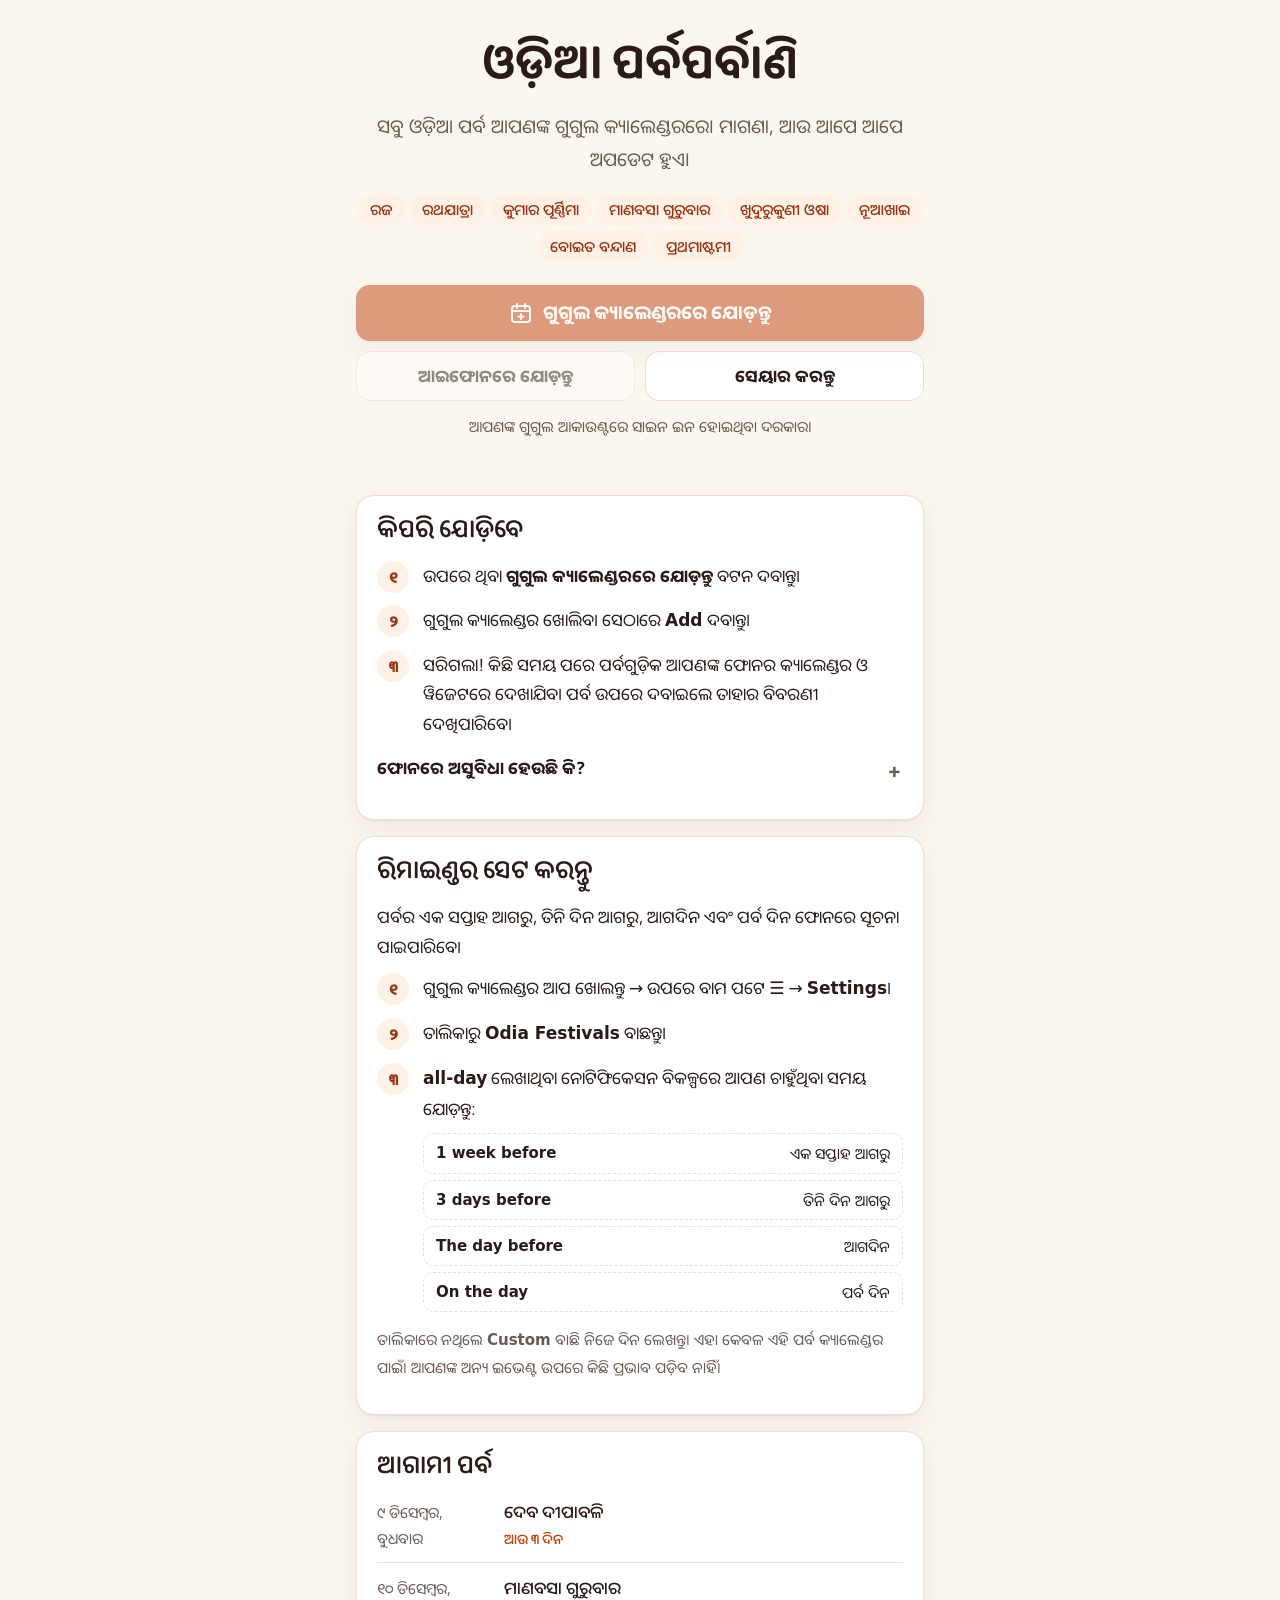
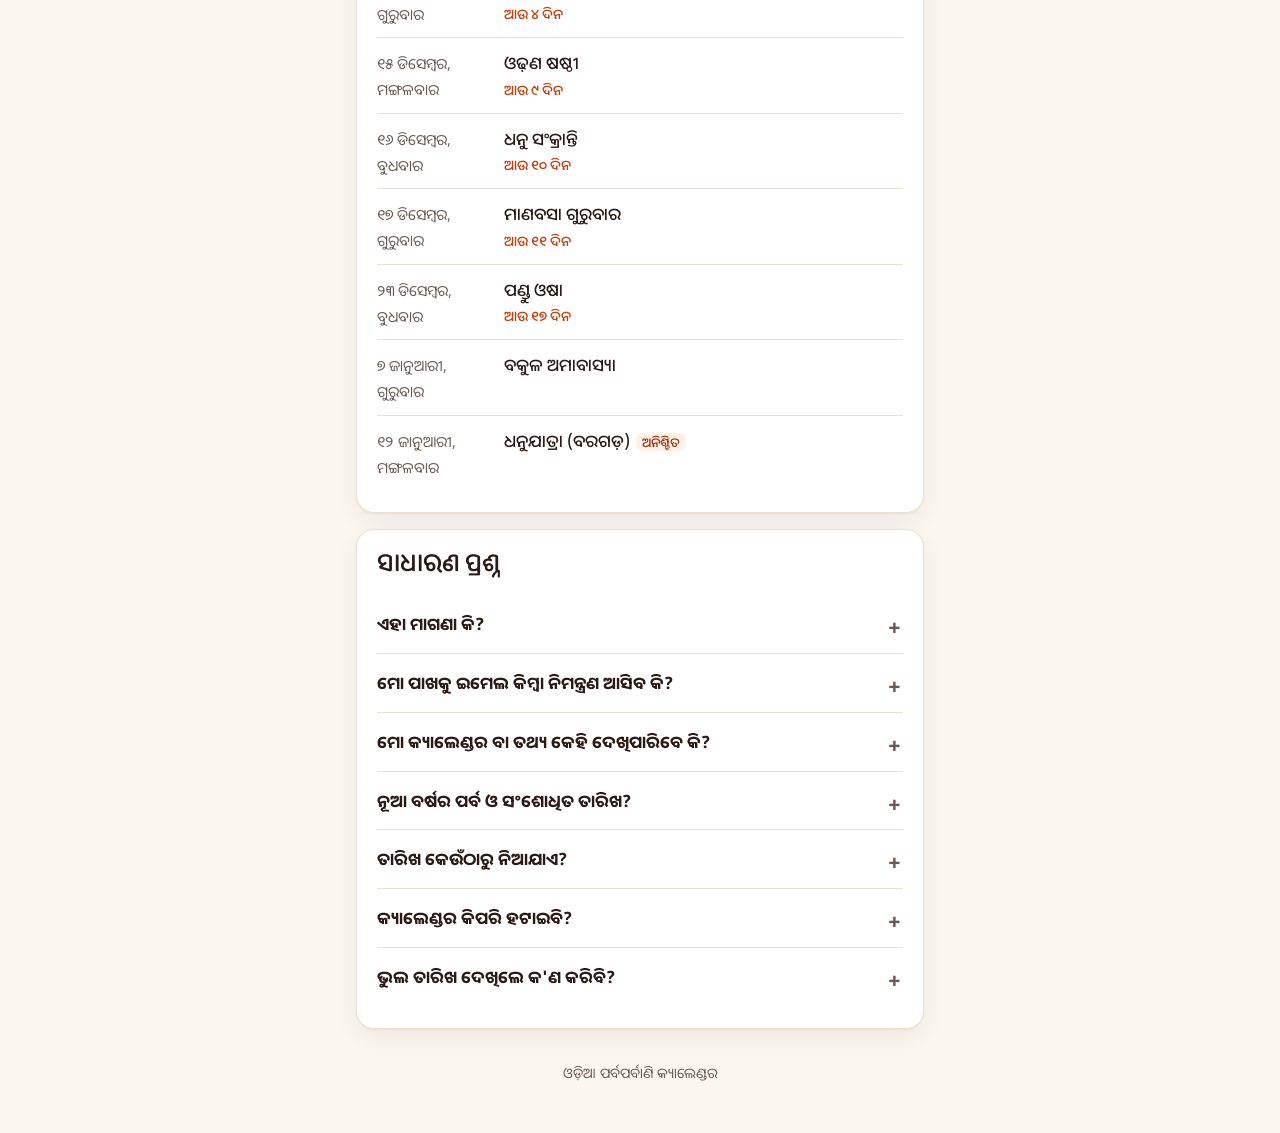
==== index.html @ 015e8103 "Add Odia-language subscribe page for GitHub Pages One-tap Add to Google Calendar and iPhone buttons " ====
<!doctype html>
<html lang="or">
<head>
<meta charset="utf-8">
<meta name="viewport" content="width=device-width, initial-scale=1">
<title>ଓଡ଼ିଆ ପର୍ବପର୍ବାଣି କ୍ୟାଲେଣ୍ଡର</title>
<meta name="description" content="ସବୁ ଓଡ଼ିଆ ପର୍ବ ଆପଣଙ୍କ ଗୁଗୁଲ କ୍ୟାଲେଣ୍ଡରରେ — ମାଗଣା, ଆପେ ଆପେ ଅପଡେଟ ହୁଏ।">
<meta property="og:title" content="ଓଡ଼ିଆ ପର୍ବପର୍ବାଣି କ୍ୟାଲେଣ୍ଡର">
<meta property="og:description" content="ରଜ, ରଥଯାତ୍ରା, କୁମାର ପୂର୍ଣ୍ଣିମା, ମାଣବସା ଗୁରୁବାର, ନୂଆଖାଇ — ସବୁ ଓଡ଼ିଆ ପର୍ବ ଆପଣଙ୍କ ଗୁଗୁଲ କ୍ୟାଲେଣ୍ଡରରେ। ମାଗଣା।">
<meta property="og:type" content="website">
<meta name="theme-color" content="#FBF6EE" media="(prefers-color-scheme: light)">
<meta name="theme-color" content="#1A1311" media="(prefers-color-scheme: dark)">
<link rel="icon" href="data:image/svg+xml,%3Csvg xmlns='http://www.w3.org/2000/svg' viewBox='0 0 64 64'%3E%3Crect width='64' height='64' rx='14' fill='%23C2410C'/%3E%3Ctext x='32' y='45' font-size='36' text-anchor='middle' fill='white' font-family='sans-serif'%3E%E0%AC%AA%3C/text%3E%3C/svg%3E">
<link rel="preconnect" href="https://fonts.googleapis.com">
<link rel="preconnect" href="https://fonts.gstatic.com" crossorigin>
<link href="https://fonts.googleapis.com/css2?family=Baloo+Bhaina+2:wght@600;700&family=Noto+Sans+Oriya:wght@400;500;700&display=swap" rel="stylesheet">
<style>
  :root {
    --bg: #FBF6EE;
    --surface: #FFFFFF;
    --ink: #2B1B17;
    --muted: #6B5A52;
    --line: #EADFD2;
    --accent: #C2410C;
    --accent-ink: #FFFFFF;
    --accent-soft: #FFF1E6;
    --accent-soft-ink: #9A3412;
    --shadow: 0 1px 2px rgba(43, 27, 23, .06), 0 8px 24px rgba(43, 27, 23, .06);
  }
  @media (prefers-color-scheme: dark) {
    :root:not([data-theme="light"]) {
      --bg: #1A1311;
      --surface: #251B18;
      --ink: #F5EDE6;
      --muted: #BBA89E;
      --line: #3A2C27;
      --accent: #FF8A50;
      --accent-ink: #1A1311;
      --accent-soft: #3A2319;
      --accent-soft-ink: #FFB48C;
      --shadow: none;
    }
  }
  :root[data-theme="dark"] {
    --bg: #1A1311;
    --surface: #251B18;
    --ink: #F5EDE6;
    --muted: #BBA89E;
    --line: #3A2C27;
    --accent: #FF8A50;
    --accent-ink: #1A1311;
    --accent-soft: #3A2319;
    --accent-soft-ink: #FFB48C;
    --shadow: none;
  }

  * { box-sizing: border-box; }
  html { -webkit-text-size-adjust: 100%; }
  body {
    margin: 0;
    background: var(--bg);
    color: var(--ink);
    font: 400 17px/1.75 "Noto Sans Oriya", system-ui, sans-serif;
  }
  main { max-width: 600px; margin: 0 auto; padding: 32px 16px 48px; }
  h1, h2 { font-family: "Baloo Bhaina 2", "Noto Sans Oriya", sans-serif; line-height: 1.3; margin: 0; }
  h1 { font-size: clamp(34px, 9vw, 46px); font-weight: 700; }
  h2 { font-size: 24px; font-weight: 600; margin-bottom: 12px; }
  p { margin: 0 0 12px; }
  a { color: var(--accent); }
  b { font-weight: 700; }
  .en { font-family: system-ui, sans-serif; font-weight: 600; white-space: nowrap; }

  .hero { text-align: center; padding: 8px 0 28px; }
  .hero p.lead { font-size: 19px; color: var(--muted); margin: 10px auto 18px; max-width: 30em; }
  .names { display: flex; flex-wrap: wrap; justify-content: center; gap: 6px; margin: 0 0 24px; padding: 0; list-style: none; }
  .names li { background: var(--accent-soft); color: var(--accent-soft-ink); border-radius: 999px; padding: 2px 12px; font-size: 15px; font-weight: 500; }

  .btn {
    display: flex; align-items: center; justify-content: center; gap: 10px;
    width: 100%; min-height: 56px; padding: 12px 20px;
    border-radius: 14px; border: 0; cursor: pointer;
    font: 700 19px/1.3 "Noto Sans Oriya", system-ui, sans-serif;
    text-decoration: none;
  }
  .btn-primary { background: var(--accent); color: var(--accent-ink); box-shadow: var(--shadow); }
  .btn-secondary { background: var(--surface); color: var(--ink); border: 1.5px solid var(--line); font-size: 17px; min-height: 50px; }
  .btn[aria-disabled="true"] { opacity: .5; pointer-events: none; }
  .btn svg { flex: none; }
  .row { display: grid; grid-template-columns: 1fr 1fr; gap: 10px; margin-top: 10px; }
  @media (max-width: 380px) { .row { grid-template-columns: 1fr; } }
  .signin { font-size: 15px; color: var(--muted); margin-top: 12px; }

  .card { background: var(--surface); border: 1px solid var(--line); border-radius: 18px; padding: 22px 20px; margin-top: 16px; box-shadow: var(--shadow); }
  ol.steps { list-style: none; margin: 0; padding: 0; counter-reset: s; }
  ol.steps li { counter-increment: s; position: relative; padding-left: 46px; margin-bottom: 14px; }
  ol.steps li:last-child { margin-bottom: 0; }
  ol.steps li::before {
    content: counter(s, oriya);
    position: absolute; left: 0; top: 0;
    width: 32px; height: 32px; border-radius: 50%;
    background: var(--accent-soft); color: var(--accent-soft-ink);
    display: grid; place-items: center; font-weight: 700; font-size: 16px;
  }
  .note { font-size: 15px; color: var(--muted); margin-top: 14px; }
  .chips { display: grid; gap: 6px; margin-top: 10px; }
  .chips > span { display: flex; justify-content: space-between; gap: 12px; border: 1.5px dashed var(--line); border-radius: 10px; padding: 6px 12px; font-size: 15px; }

  details { border-top: 1px solid var(--line); }
  details:first-of-type { border-top: 0; }
  summary { cursor: pointer; padding: 14px 28px 14px 0; font-weight: 700; list-style: none; position: relative; }
  summary::-webkit-details-marker { display: none; }
  summary::after { content: "+"; position: absolute; right: 2px; top: 12px; font-size: 22px; color: var(--muted); }
  details[open] summary::after { content: "−"; }
  details p { color: var(--muted); padding-bottom: 6px; }

  ul.upcoming { list-style: none; margin: 0; padding: 0; }
  ul.upcoming li { display: flex; gap: 14px; align-items: baseline; padding: 10px 0; border-top: 1px solid var(--line); }
  ul.upcoming li:first-child { border-top: 0; padding-top: 0; }
  .when { flex: none; width: 7.5em; color: var(--muted); font-size: 15px; }
  .what { font-weight: 500; }
  .soon { display: block; font-size: 14px; color: var(--accent); font-weight: 500; }
  .tentative { font-size: 13px; background: var(--accent-soft); color: var(--accent-soft-ink); border-radius: 6px; padding: 0 6px; margin-left: 6px; white-space: nowrap; }

  footer { text-align: center; color: var(--muted); font-size: 14px; margin-top: 32px; }
</style>
</head>
<body>
<main>
  <section class="hero">
    <h1>ଓଡ଼ିଆ ପର୍ବପର୍ବାଣି</h1>
    <p class="lead">ସବୁ ଓଡ଼ିଆ ପର୍ବ ଆପଣଙ୍କ ଗୁଗୁଲ କ୍ୟାଲେଣ୍ଡରରେ। ମାଗଣା, ଆଉ ଆପେ ଆପେ ଅପଡେଟ ହୁଏ।</p>
    <ul class="names" aria-label="କିଛି ପର୍ବ">
      <li>ରଜ</li><li>ରଥଯାତ୍ରା</li><li>କୁମାର ପୂର୍ଣ୍ଣିମା</li><li>ମାଣବସା ଗୁରୁବାର</li>
      <li>ଖୁଦୁରୁକୁଣୀ ଓଷା</li><li>ନୂଆଖାଇ</li><li>ବୋଇତ ବନ୍ଦାଣ</li><li>ପ୍ରଥମାଷ୍ଟମୀ</li>
    </ul>

    <a class="btn btn-primary" id="add-google" href="#" aria-disabled="true">
      <svg width="24" height="24" viewBox="0 0 24 24" fill="none" stroke="currentColor" stroke-width="2" stroke-linecap="round" aria-hidden="true"><rect x="3" y="5" width="18" height="16" rx="3"/><path d="M3 10h18M8 3v4M16 3v4M12 13v5M9.5 15.5h5"/></svg>
      ଗୁଗୁଲ କ୍ୟାଲେଣ୍ଡରରେ ଯୋଡ଼ନ୍ତୁ
    </a>
    <div class="row">
      <a class="btn btn-secondary" id="add-apple" href="#" aria-disabled="true">ଆଇଫୋନରେ ଯୋଡ଼ନ୍ତୁ</a>
      <a class="btn btn-secondary" id="share" href="#">ସେୟାର କରନ୍ତୁ</a>
    </div>
    <p class="signin">ଆପଣଙ୍କ ଗୁଗୁଲ ଆକାଉଣ୍ଟରେ ସାଇନ ଇନ ହୋଇଥିବା ଦରକାର।</p>
  </section>

  <section class="card">
    <h2>କିପରି ଯୋଡ଼ିବେ</h2>
    <ol class="steps">
      <li>ଉପରେ ଥିବା <b>ଗୁଗୁଲ କ୍ୟାଲେଣ୍ଡରରେ ଯୋଡ଼ନ୍ତୁ</b> ବଟନ ଦବାନ୍ତୁ।</li>
      <li>ଗୁଗୁଲ କ୍ୟାଲେଣ୍ଡର ଖୋଲିବ। ସେଠାରେ <span class="en">Add</span> ଦବାନ୍ତୁ।</li>
      <li>ସରିଗଲା! କିଛି ସମୟ ପରେ ପର୍ବଗୁଡ଼ିକ ଆପଣଙ୍କ ଫୋନର କ୍ୟାଲେଣ୍ଡର ଓ ୱିଜେଟରେ ଦେଖାଯିବ। ପର୍ବ ଉପରେ ଦବାଇଲେ ତାହାର ବିବରଣୀ ଦେଖିପାରିବେ।</li>
    </ol>
    <details>
      <summary>ଫୋନରେ ଅସୁବିଧା ହେଉଛି କି?</summary>
      <p>ବଟନ ଦବାଇଲେ କିଛି ନହେଲେ, ବ୍ରାଉଜରର <b>⋮</b> ମେନୁରୁ <span class="en">Desktop site</span> ବାଛନ୍ତୁ, ତାପରେ ପୁଣି ବଟନ ଦବାନ୍ତୁ।</p>
      <p>ଯୋଡ଼ିବା ପରେ ବି ଫୋନରେ ପର୍ବ ଦେଖାଯାଉନଥିଲେ, ଗୁଗୁଲ କ୍ୟାଲେଣ୍ଡର ଆପ ଖୋଲନ୍ତୁ → <b>☰</b> → <span class="en">Settings</span> → <span class="en">Odia Festivals</span> → <span class="en">Sync</span> ଚାଲୁ କରନ୍ତୁ।</p>
    </details>
  </section>

  <section class="card">
    <h2>ରିମାଇଣ୍ଡର ସେଟ କରନ୍ତୁ</h2>
    <p>ପର୍ବର ଏକ ସପ୍ତାହ ଆଗରୁ, ତିନି ଦିନ ଆଗରୁ, ଆଗଦିନ ଏବଂ ପର୍ବ ଦିନ ଫୋନରେ ସୂଚନା ପାଇପାରିବେ।</p>
    <ol class="steps">
      <li>ଗୁଗୁଲ କ୍ୟାଲେଣ୍ଡର ଆପ ଖୋଲନ୍ତୁ → ଉପରେ ବାମ ପଟେ <b>☰</b> → <span class="en">Settings</span>।</li>
      <li>ତାଲିକାରୁ <span class="en">Odia Festivals</span> ବାଛନ୍ତୁ।</li>
      <li><span class="en">all-day</span> ଲେଖାଥିବା ନୋଟିଫିକେସନ ବିକଳ୍ପରେ ଆପଣ ଚାହୁଁଥିବା ସମୟ ଯୋଡ଼ନ୍ତୁ:
        <div class="chips">
          <span><span class="en">1 week before</span> ଏକ ସପ୍ତାହ ଆଗରୁ</span>
          <span><span class="en">3 days before</span> ତିନି ଦିନ ଆଗରୁ</span>
          <span><span class="en">The day before</span> ଆଗଦିନ</span>
          <span><span class="en">On the day</span> ପର୍ବ ଦିନ</span>
        </div>
      </li>
    </ol>
    <p class="note">ତାଲିକାରେ ନଥିଲେ <span class="en">Custom</span> ବାଛି ନିଜେ ଦିନ ଲେଖନ୍ତୁ। ଏହା କେବଳ ଏହି ପର୍ବ କ୍ୟାଲେଣ୍ଡର ପାଇଁ। ଆପଣଙ୍କ ଅନ୍ୟ ଇଭେଣ୍ଟ ଉପରେ କିଛି ପ୍ରଭାବ ପଡ଼ିବ ନାହିଁ।</p>
  </section>

  <section class="card" id="upcoming-card" hidden>
    <h2>ଆଗାମୀ ପର୍ବ</h2>
    <ul class="upcoming" id="upcoming"></ul>
  </section>

  <section class="card">
    <h2>ସାଧାରଣ ପ୍ରଶ୍ନ</h2>
    <details>
      <summary>ଏହା ମାଗଣା କି?</summary>
      <p>ହଁ, ସମ୍ପୂର୍ଣ୍ଣ ମାଗଣା। କୌଣସି ଆପ ଇନଷ୍ଟଲ କରିବାକୁ ପଡ଼ିବ ନାହିଁ।</p>
    </details>
    <details>
      <summary>ମୋ ପାଖକୁ ଇମେଲ କିମ୍ବା ନିମନ୍ତ୍ରଣ ଆସିବ କି?</summary>
      <p>ନା। କୌଣସି ଇମେଲ, ମେସେଜ କିମ୍ବା ନିମନ୍ତ୍ରଣ ପଠାଯାଏ ନାହିଁ। ଆପଣ ନିଜେ ଯୋଡ଼ିଲେ ହିଁ ପର୍ବଗୁଡ଼ିକ ଦେଖାଯିବ।</p>
    </details>
    <details>
      <summary>ମୋ କ୍ୟାଲେଣ୍ଡର ବା ତଥ୍ୟ କେହି ଦେଖିପାରିବେ କି?</summary>
      <p>ନା। ଆପଣ କେବଳ ପର୍ବ ତାଲିକା ଦେଖନ୍ତି। ଆପଣଙ୍କ ନିଜ କ୍ୟାଲେଣ୍ଡର, ଇମେଲ କିମ୍ବା ନାମ କାହା ପାଖକୁ ଯାଏ ନାହିଁ।</p>
    </details>
    <details>
      <summary>ନୂଆ ବର୍ଷର ପର୍ବ ଓ ସଂଶୋଧିତ ତାରିଖ?</summary>
      <p>ଆପେ ଆପେ ଅପଡେଟ ହୁଏ। ପୁଣି ଯୋଡ଼ିବା ଦରକାର ନାହିଁ।</p>
    </details>
    <details>
      <summary>ତାରିଖ କେଉଁଠାରୁ ନିଆଯାଏ?</summary>
      <p>ଶ୍ରୀଜଗନ୍ନାଥ ମନ୍ଦିର ପ୍ରଶାସନର ପର୍ବ ପଞ୍ଜିକା, ଓଡ଼ିଶା ସରକାରଙ୍କ ଛୁଟି ବିଜ୍ଞପ୍ତି ଏବଂ କୋହିନୂର ପାଞ୍ଜିରୁ। ଯେଉଁ ତାରିଖ ଏଯାଏଁ ନିଶ୍ଚିତ ହୋଇନାହିଁ, ତାହା ପର୍ବର ବିବରଣୀରେ ଲେଖାଥାଏ ଏବଂ ସରକାରୀ ପଞ୍ଜିକା ବାହାରିଲେ ଠିକ କରାଯାଏ।</p>
    </details>
    <details>
      <summary>କ୍ୟାଲେଣ୍ଡର କିପରି ହଟାଇବି?</summary>
      <p>କମ୍ପ୍ୟୁଟର କିମ୍ବା ବ୍ରାଉଜରରେ <span class="en">calendar.google.com</span> ଖୋଲନ୍ତୁ → <span class="en">Settings</span> → <span class="en">Odia Festivals</span> → <span class="en">Unsubscribe</span>।</p>
    </details>
    <details>
      <summary>ଭୁଲ ତାରିଖ ଦେଖିଲେ କ'ଣ କରିବି?</summary>
      <p><a href="https://github.com/rudrapr/odia-festivals/issues">ଏଠାରେ ଜଣାନ୍ତୁ</a>। କେଉଁ ପାଞ୍ଜି ବା ପଞ୍ଜିକାରେ ଠିକ ତାରିଖ ଅଛି, ତାହା ମଧ୍ୟ ଲେଖନ୍ତୁ।</p>
    </details>
  </section>

  <footer>ଓଡ଼ିଆ ପର୍ବପର୍ବାଣି କ୍ୟାଲେଣ୍ଡର</footer>
</main>

<script>
  // Filled in once the calendar is public (Google Calendar → Settings → Access permissions).
  const SUBSCRIBE_URL = '';
  const ICAL_URL = '';

  const SHARE_TEXT = 'ସବୁ ଓଡ଼ିଆ ପର୍ବ ନିଜ ଗୁଗୁଲ କ୍ୟାଲେଣ୍ଡରରେ ପାଆନ୍ତୁ, ମାଗଣା:';

  function enable(id, href) {
    const a = document.getElementById(id);
    a.href = href;
    a.removeAttribute('aria-disabled');
    a.target = '_blank';
    a.rel = 'noopener';
  }
  if (SUBSCRIBE_URL) enable('add-google', SUBSCRIBE_URL);
  if (ICAL_URL) enable('add-apple', ICAL_URL.replace(/^https?:/, 'webcal:'));

  document.getElementById('share').addEventListener('click', async e => {
    e.preventDefault();
    const url = location.href.split('#')[0];
    if (navigator.share) {
      try { await navigator.share({ title: document.title, text: SHARE_TEXT, url }); return; }
      catch (err) { if (err.name === 'AbortError') return; }
    }
    location.href = 'https://wa.me/?text=' + encodeURIComponent(SHARE_TEXT + ' ' + url);
  });

  // Upcoming festivals, read from the same list the calendar syncs from.
  // Spelled out here because many browsers ship without Odia locale data.
  const MONTHS = ['ଜାନୁଆରୀ', 'ଫେବୃଆରୀ', 'ମାର୍ଚ୍ଚ', 'ଅପ୍ରେଲ', 'ମେ', 'ଜୁନ', 'ଜୁଲାଇ', 'ଅଗଷ୍ଟ', 'ସେପ୍ଟେମ୍ବର', 'ଅକ୍ଟୋବର', 'ନଭେମ୍ବର', 'ଡିସେମ୍ବର'];
  const WEEKDAYS = ['ରବିବାର', 'ସୋମବାର', 'ମଙ୍ଗଳବାର', 'ବୁଧବାର', 'ଗୁରୁବାର', 'ଶୁକ୍ରବାର', 'ଶନିବାର'];
  const toOdiaDigits = s => String(s).replace(/\d/g, d => '୦୧୨୩୪୫୬୭୮୯'[d]);
  const fmt = { format: d => `${toOdiaDigits(d.getDate())} ${MONTHS[d.getMonth()]}, ${WEEKDAYS[d.getDay()]}` };

  fetch('festivals.json')
    .then(r => r.ok ? r.json() : Promise.reject(r.status))
    .then(list => {
      const now = new Date();
      const today = new Date(now.getFullYear(), now.getMonth(), now.getDate());
      const next = list
        .map(f => ({ ...f, day: new Date(...f.date.split('-').map((n, i) => i === 1 ? n - 1 : +n)) }))
        .filter(f => f.day >= today)
        .slice(0, 8);
      if (!next.length) return;
      const ul = document.getElementById('upcoming');
      for (const f of next) {
        const days = Math.round((f.day - today) / 864e5);
        const soon = days === 0 ? 'ଆଜି' : days === 1 ? 'କାଲି' : days <= 30 ? `ଆଉ ${toOdiaDigits(days)} ଦିନ` : '';
        const li = document.createElement('li');
        const when = document.createElement('span');
        when.className = 'when';
        when.textContent = fmt.format(f.day);
        const what = document.createElement('span');
        what.className = 'what';
        what.textContent = f.odia.split(' / ')[0];
        if (f.status === 'tentative') {
          const t = document.createElement('span');
          t.className = 'tentative';
          t.textContent = 'ଅନିଶ୍ଚିତ';
          what.append(t);
        }
        if (soon) {
          const s = document.createElement('span');
          s.className = 'soon';
          s.textContent = soon;
          what.append(s);
        }
        li.append(when, what);
        ul.append(li);
      }
      document.getElementById('upcoming-card').hidden = false;
    })
    .catch(() => {});
</script>
</body>
</html>
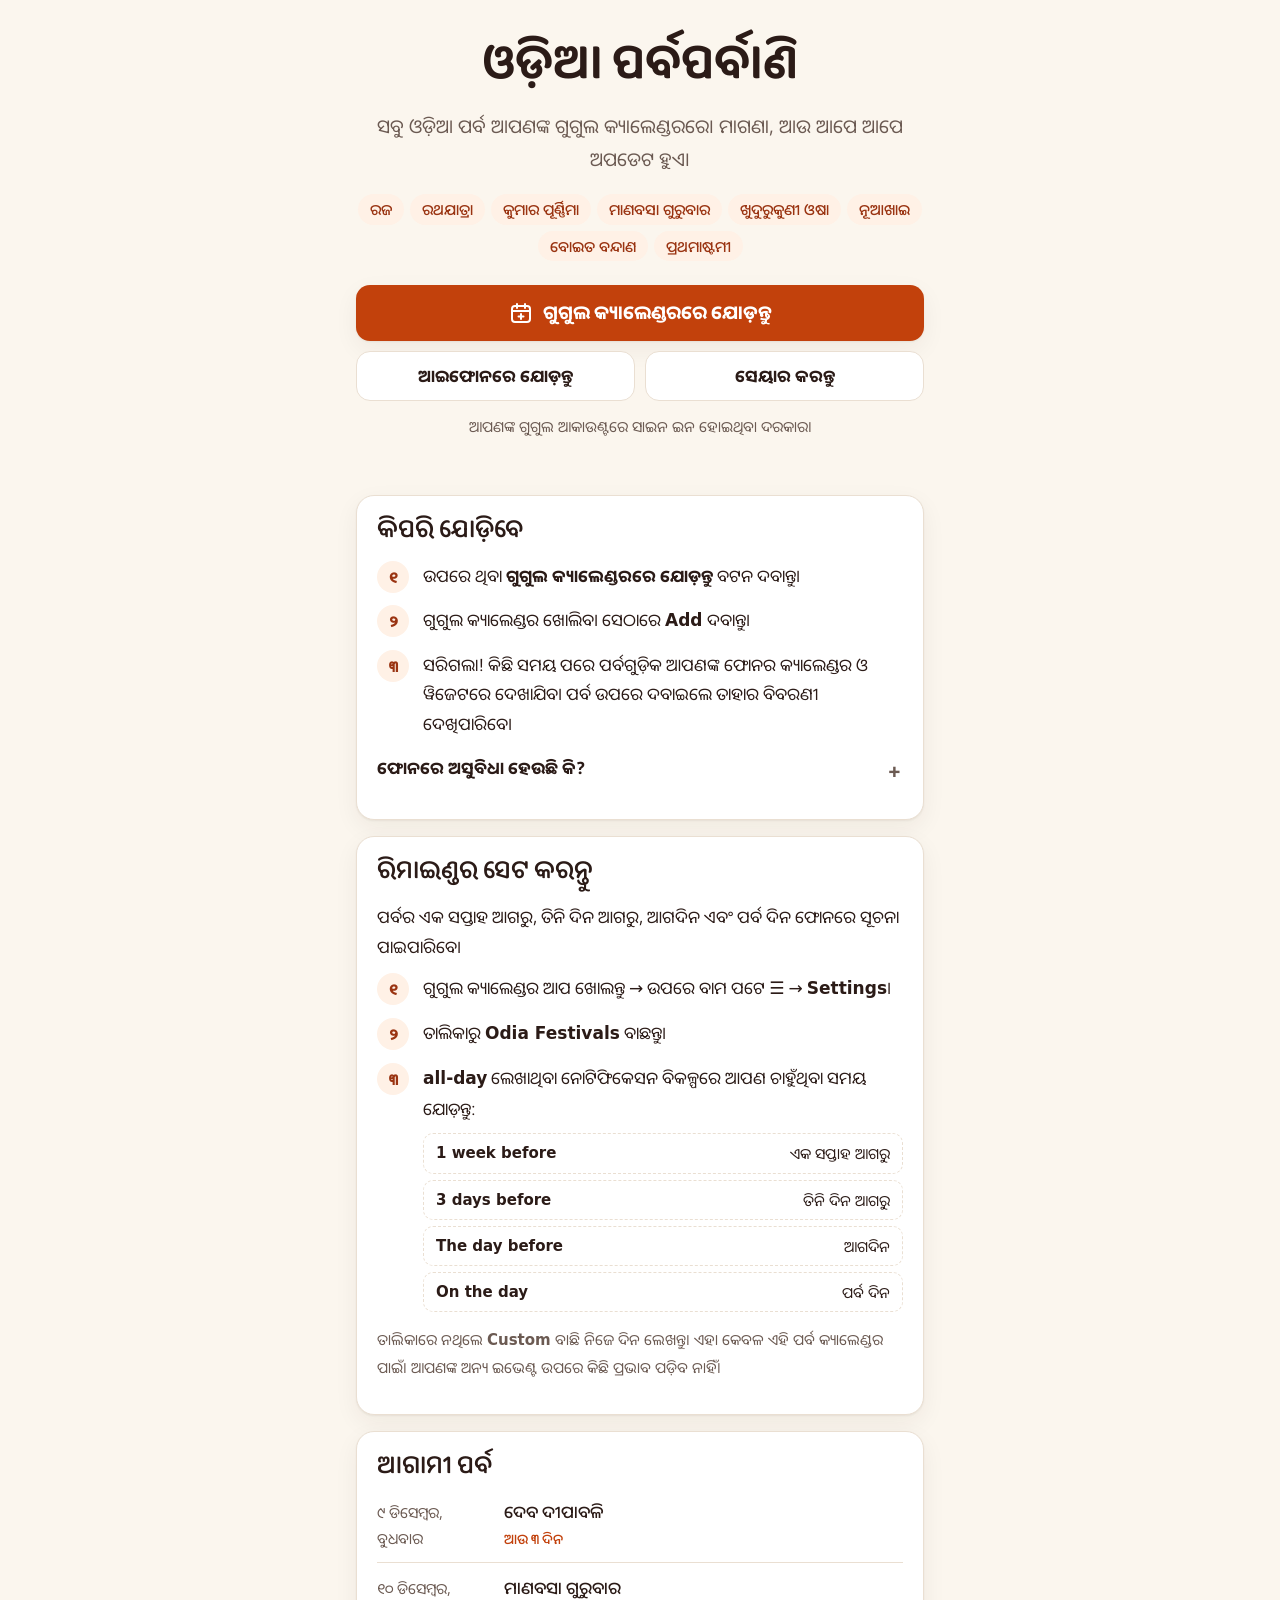
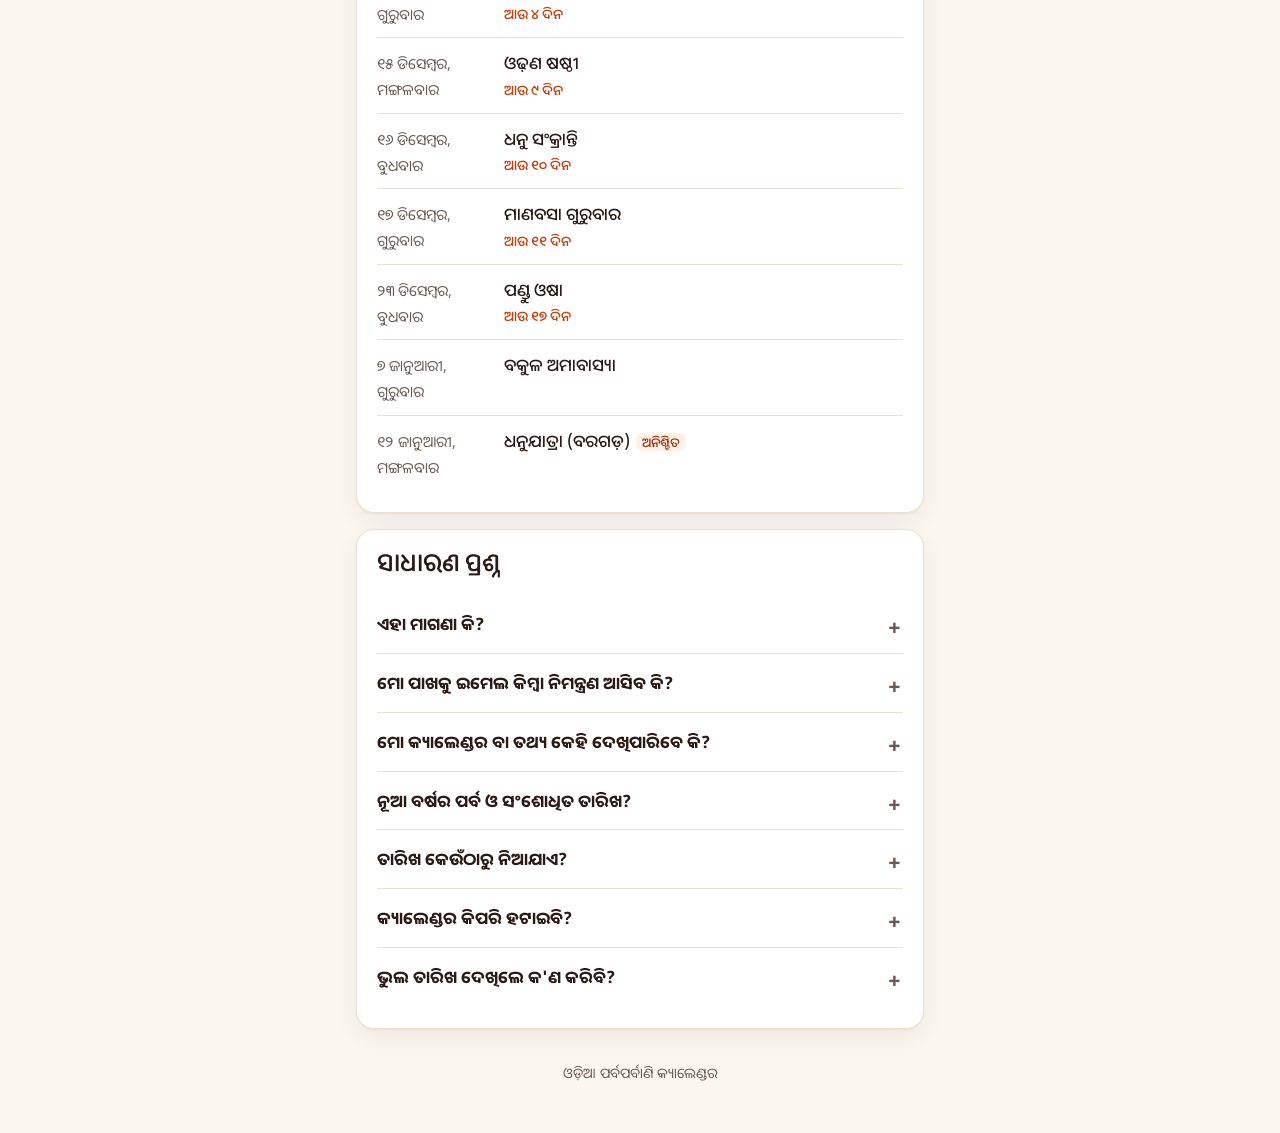
==== commit 6dd5b739: "Switch on the subscribe buttons with the public calendar links Co-Authored-By: Claude Opus 5 <norepl" ====
--- a/index.html
+++ b/index.html
@@ -219,9 +219,9 @@
 </main>
 
 <script>
-  // Filled in once the calendar is public (Google Calendar → Settings → Access permissions).
-  const SUBSCRIBE_URL = '';
-  const ICAL_URL = '';
+  // From Google Calendar → Settings → Odia Festivals → Access permissions / Integrate calendar.
+  const SUBSCRIBE_URL = 'https://calendar.google.com/calendar/u/0?cid=YzJhZDQ5YTdkNzg5MWEyNjQwMzgzZjYwM2YzM2M4MGRhM2Y3NWY5MGM1YWIwYWI2OWU0OWY1NTVkOGI1ZDcxY0Bncm91cC5jYWxlbmRhci5nb29nbGUuY29t';
+  const ICAL_URL = 'https://calendar.google.com/calendar/ical/c2ad49a7d7891a2640383f603f33c80da3f75f90c5ab0ab69e49f555d8b5d71c%40group.calendar.google.com/public/basic.ics';
 
   const SHARE_TEXT = 'ସବୁ ଓଡ଼ିଆ ପର୍ବ ନିଜ ଗୁଗୁଲ କ୍ୟାଲେଣ୍ଡରରେ ପାଆନ୍ତୁ, ମାଗଣା:';
 
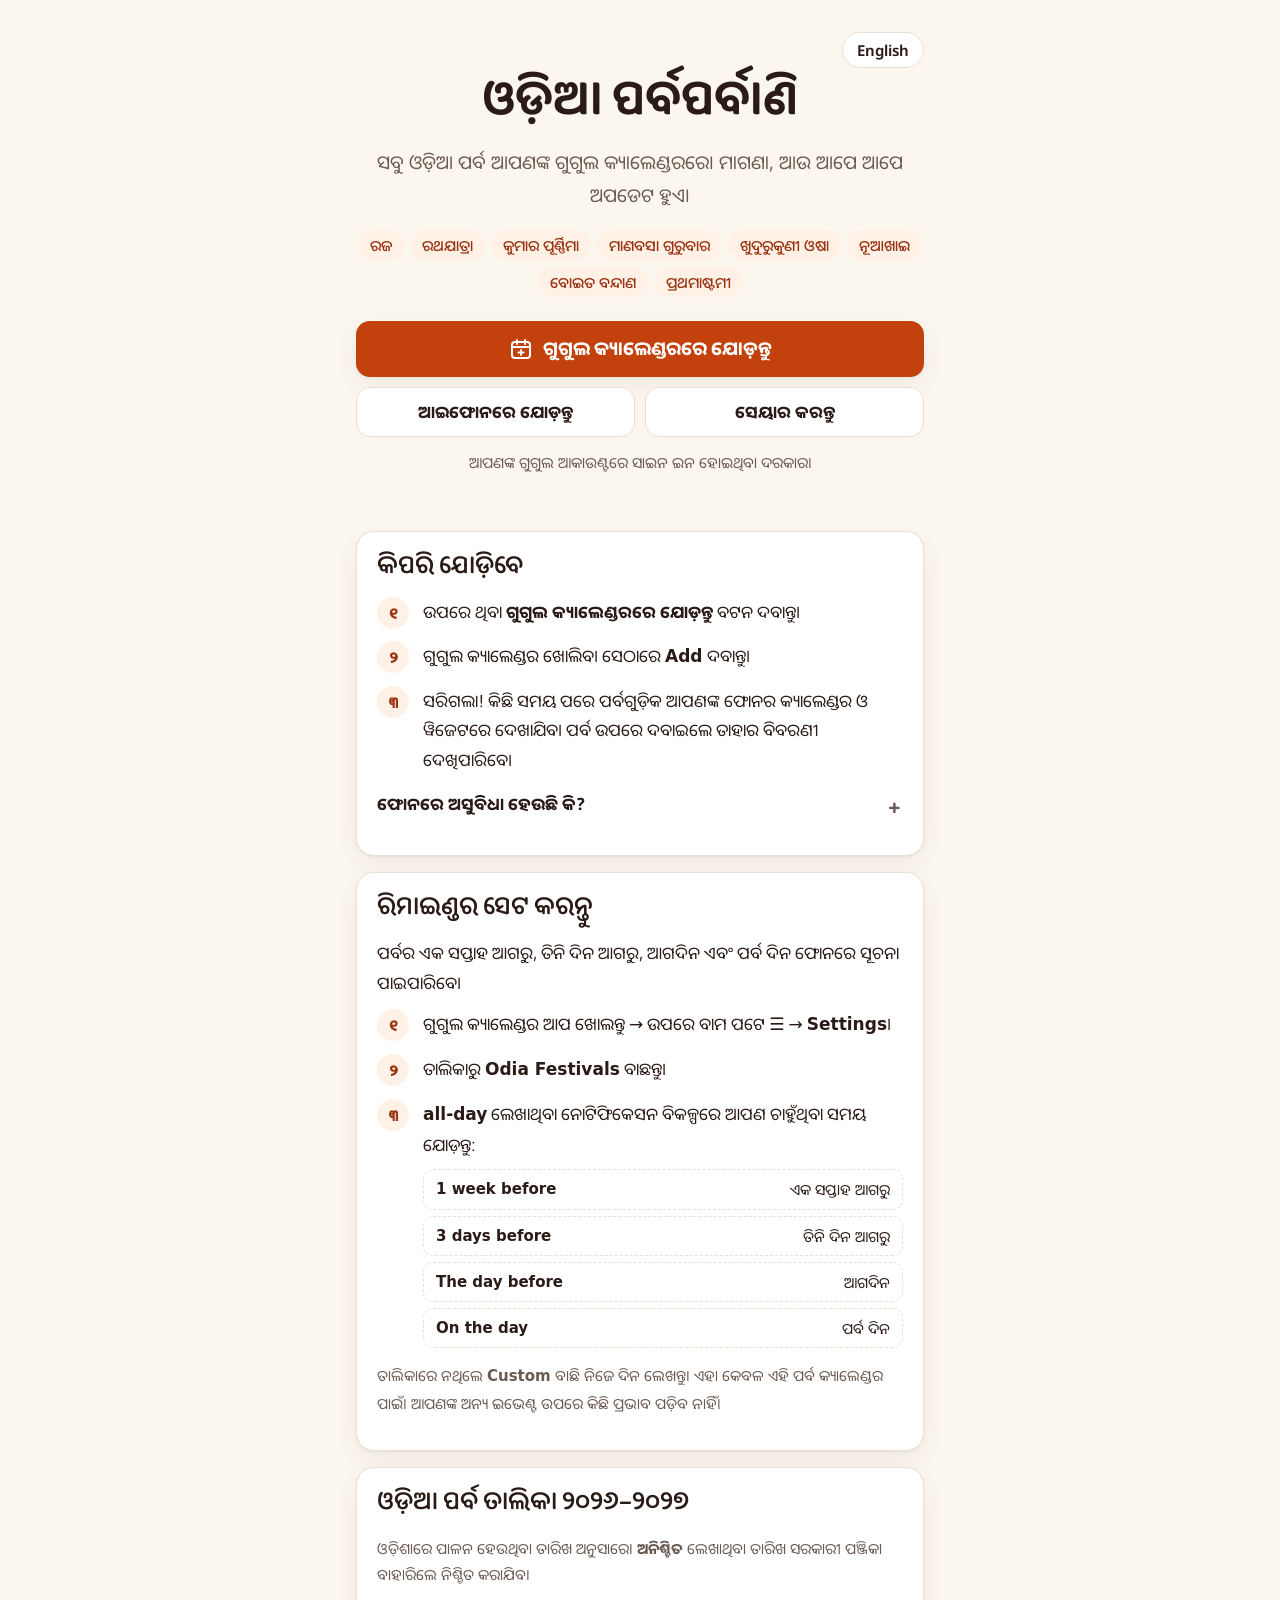
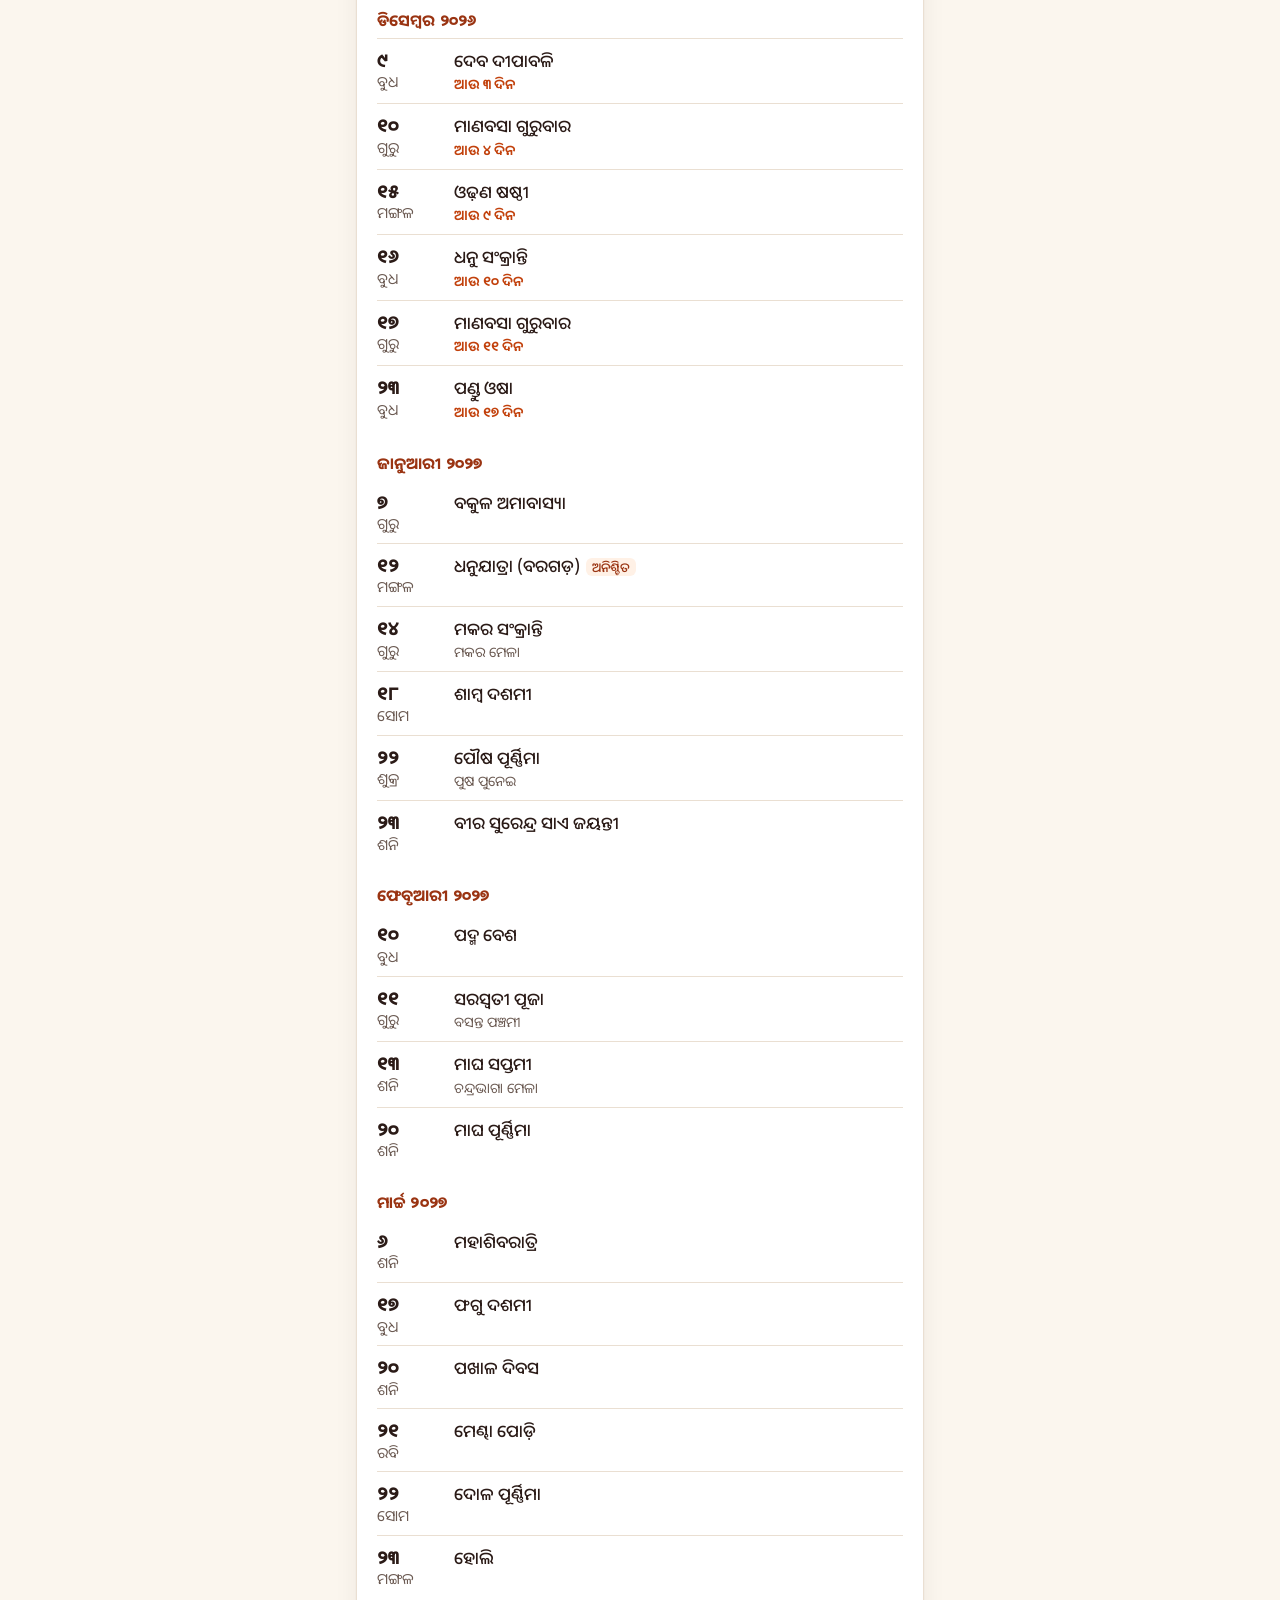
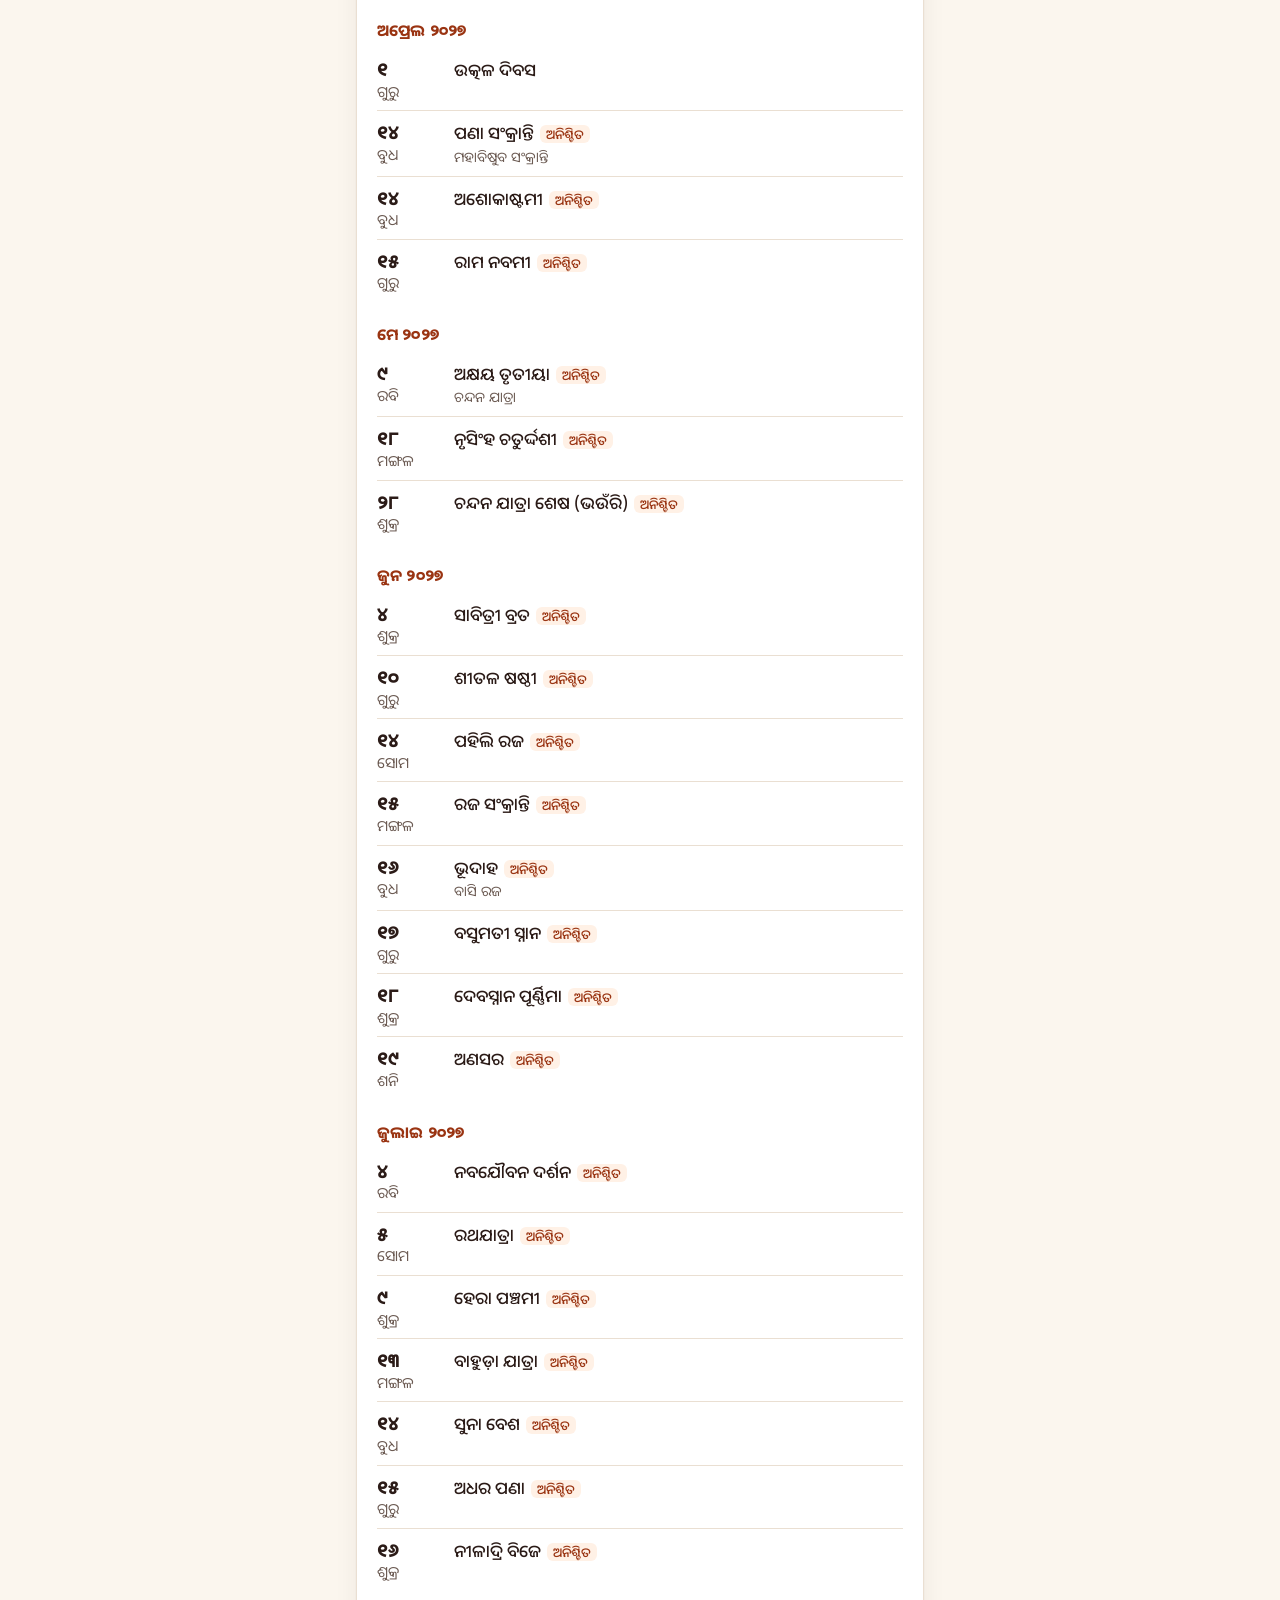
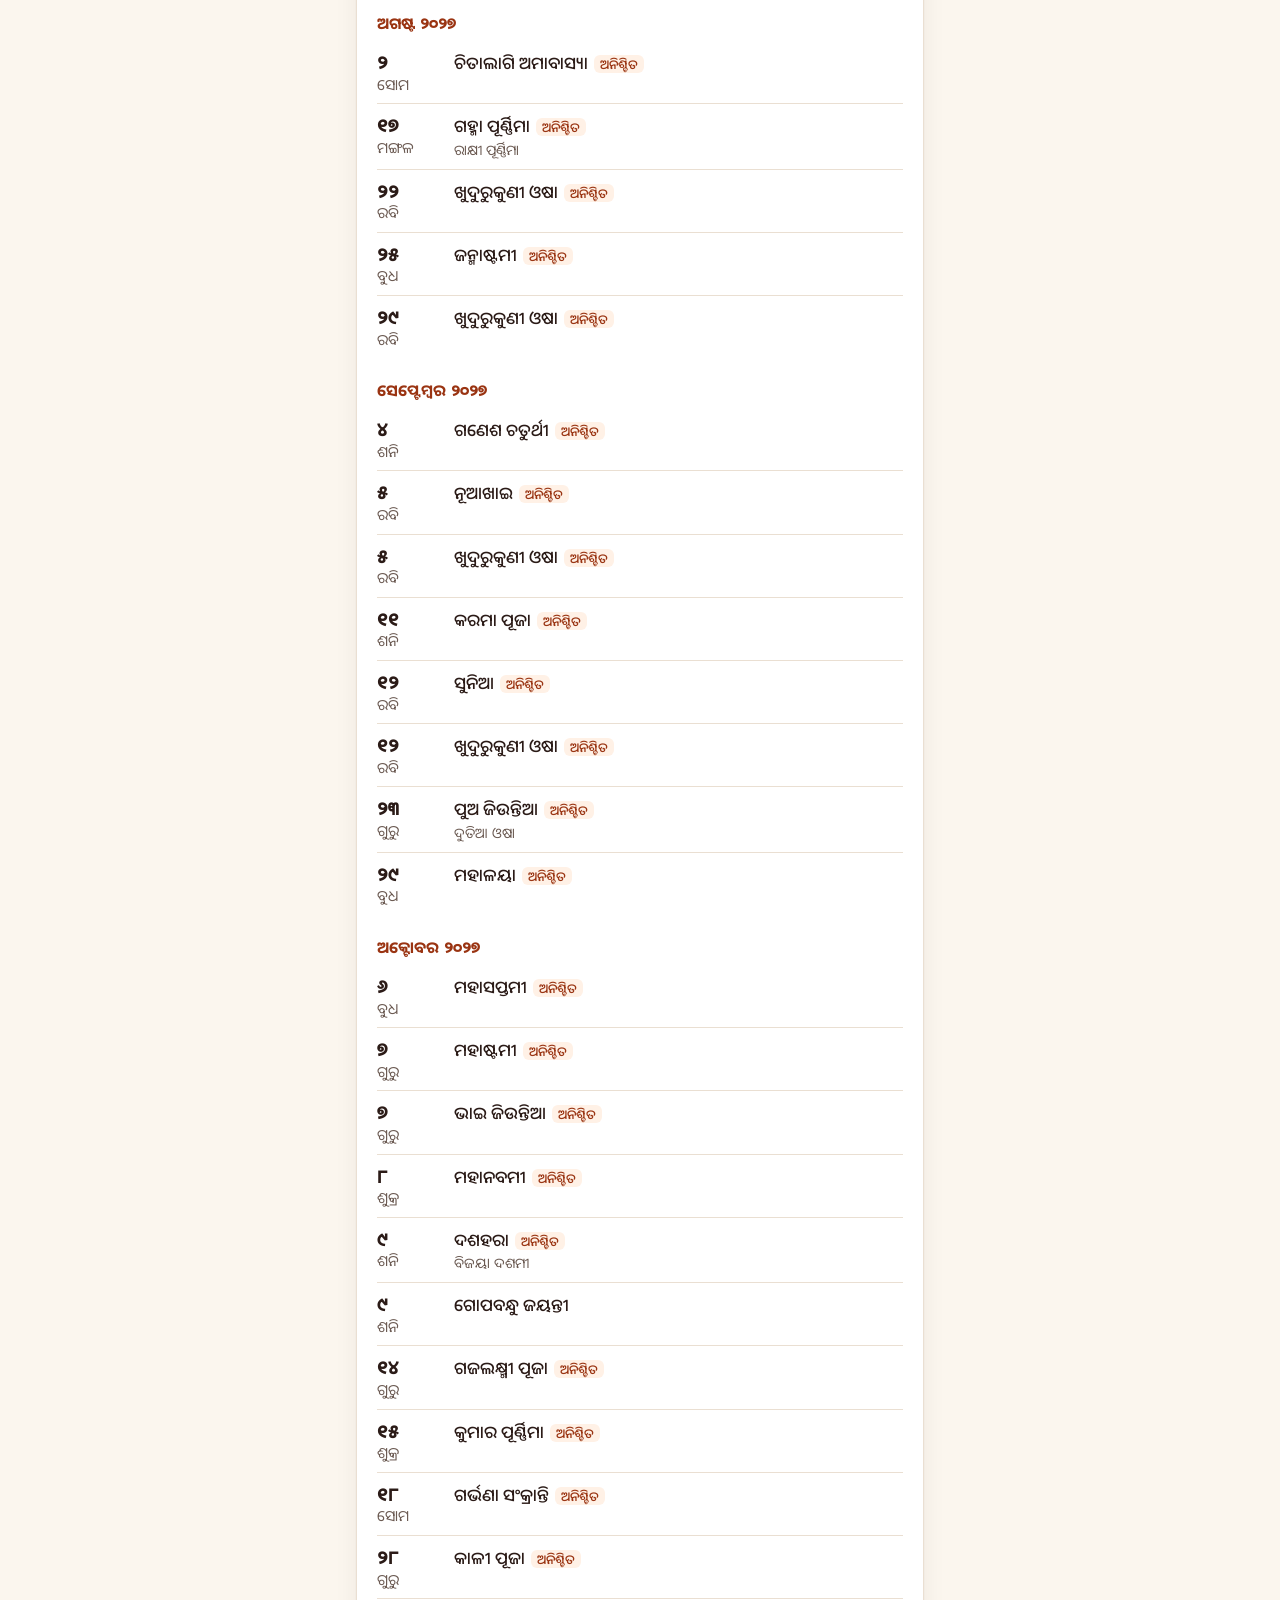
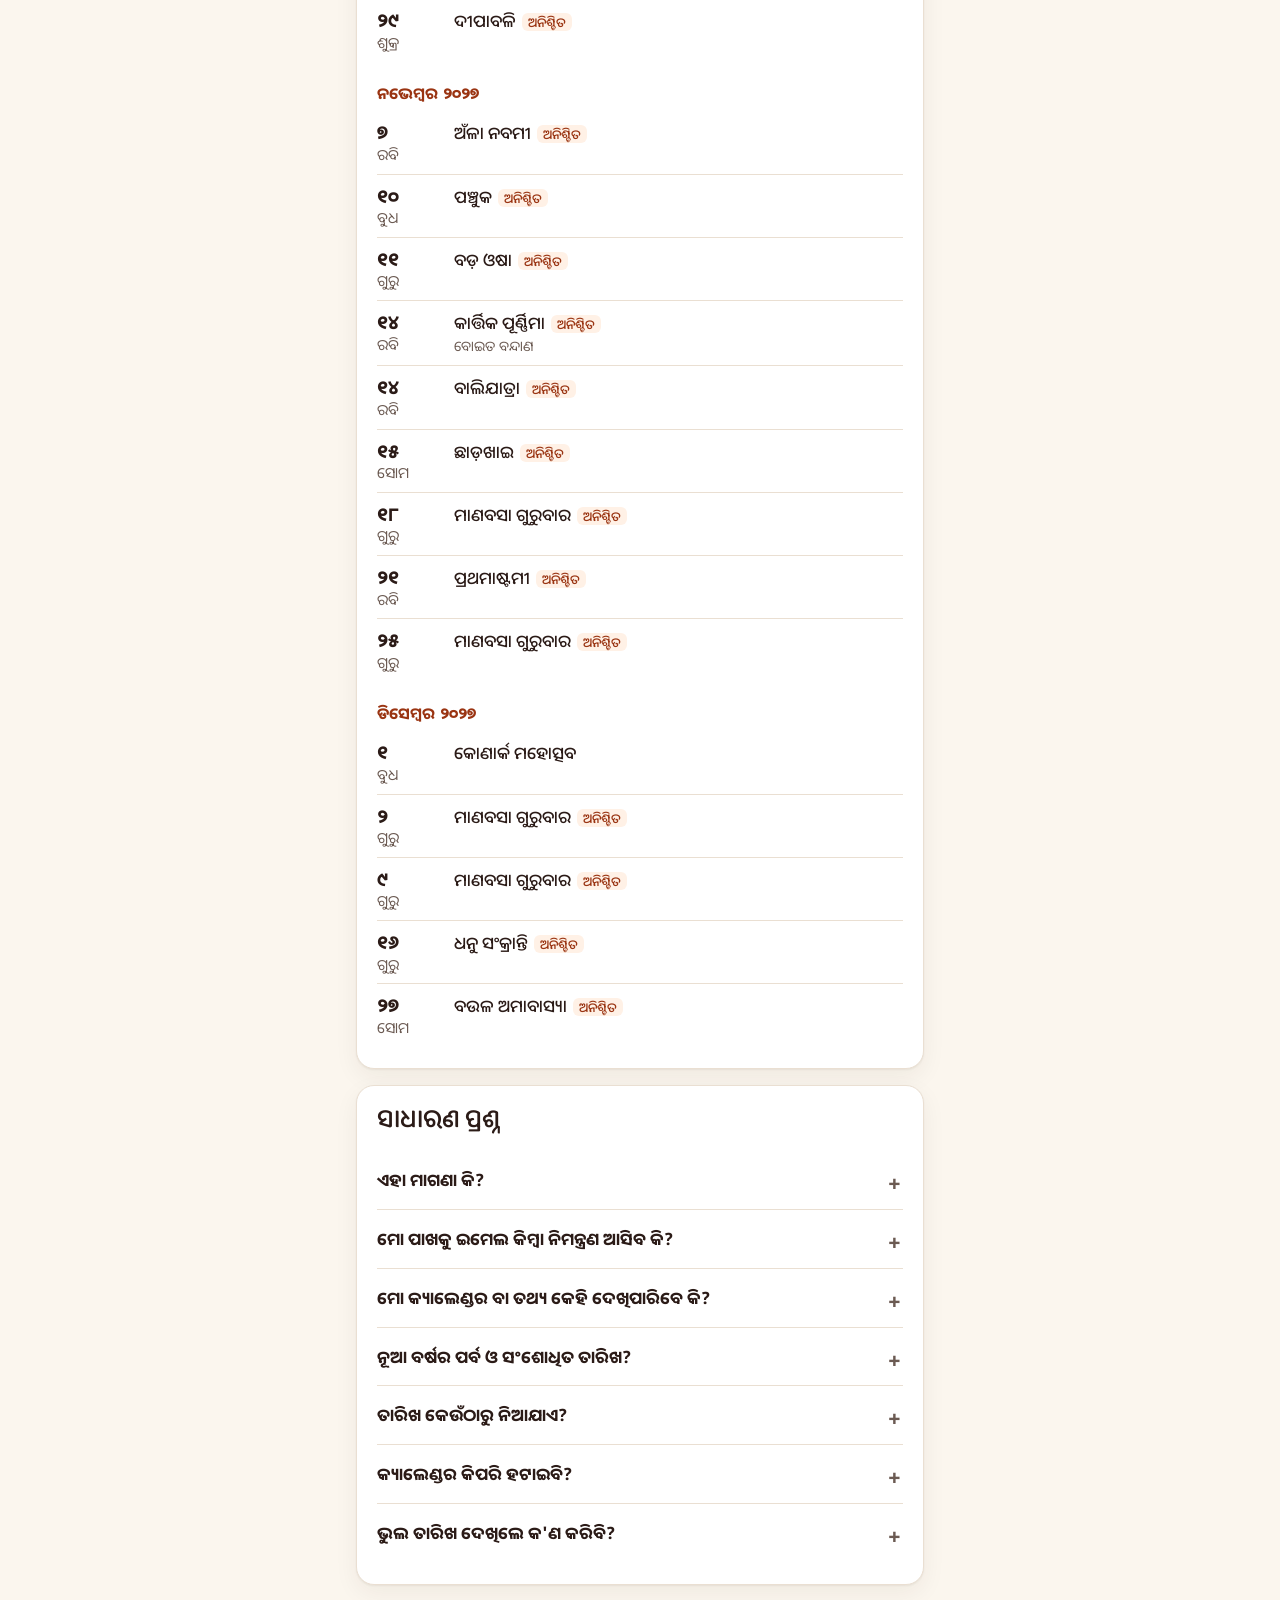
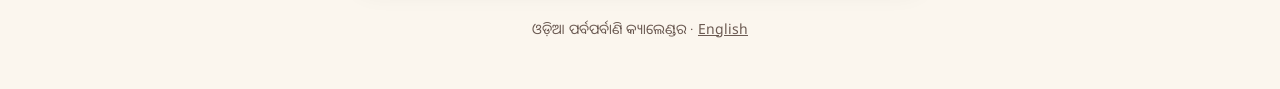
==== commit 854a1a9c: "Add English page, language switch and SEO basics The site is now generated by scripts/build.mjs from" ====
--- a/index.html
+++ b/index.html
@@ -1,147 +1,57 @@
 <!doctype html>
+<!-- Generated by scripts/build.mjs from festivals.json. Edit that script, not this file. -->
 <html lang="or">
 <head>
 <meta charset="utf-8">
 <meta name="viewport" content="width=device-width, initial-scale=1">
-<title>ଓଡ଼ିଆ ପର୍ବପର୍ବାଣି କ୍ୟାଲେଣ୍ଡର</title>
-<meta name="description" content="ସବୁ ଓଡ଼ିଆ ପର୍ବ ଆପଣଙ୍କ ଗୁଗୁଲ କ୍ୟାଲେଣ୍ଡରରେ — ମାଗଣା, ଆପେ ଆପେ ଅପଡେଟ ହୁଏ।">
-<meta property="og:title" content="ଓଡ଼ିଆ ପର୍ବପର୍ବାଣି କ୍ୟାଲେଣ୍ଡର">
-<meta property="og:description" content="ରଜ, ରଥଯାତ୍ରା, କୁମାର ପୂର୍ଣ୍ଣିମା, ମାଣବସା ଗୁରୁବାର, ନୂଆଖାଇ — ସବୁ ଓଡ଼ିଆ ପର୍ବ ଆପଣଙ୍କ ଗୁଗୁଲ କ୍ୟାଲେଣ୍ଡରରେ। ମାଗଣା।">
+<title>ଓଡ଼ିଆ ପର୍ବପର୍ବାଣି କ୍ୟାଲେଣ୍ଡର ୨୦୨୬–୨୦୨୭ | ସବୁ ଓଡ଼ିଆ ପର୍ବର ତାରିଖ</title>
+<meta name="description" content="୨୦୨୬–୨୦୨୭ ର ସବୁ ଓଡ଼ିଆ ପର୍ବର ତାରିଖ: ରଜ, ରଥଯାତ୍ରା, କୁମାର ପୂର୍ଣ୍ଣିମା, ମାଣବସା ଗୁରୁବାର, ନୂଆଖାଇ ଓ ଆହୁରି ଅନେକ। ଗୁଗୁଲ କ୍ୟାଲେଣ୍ଡରରେ ମାଗଣାରେ ଯୋଡ଼ନ୍ତୁ ଓ ପର୍ବ ଆଗରୁ ସୂଚନା ପାଆନ୍ତୁ।">
+<link rel="canonical" href="https://rudrapr.github.io/odia-festivals/">
+<link rel="alternate" hreflang="or" href="https://rudrapr.github.io/odia-festivals/">
+<link rel="alternate" hreflang="en" href="https://rudrapr.github.io/odia-festivals/en/">
+<link rel="alternate" hreflang="x-default" href="https://rudrapr.github.io/odia-festivals/">
 <meta property="og:type" content="website">
+<meta property="og:url" content="https://rudrapr.github.io/odia-festivals/">
+<meta property="og:site_name" content="ଓଡ଼ିଆ ପର୍ବପର୍ବାଣି">
+<meta property="og:title" content="ଓଡ଼ିଆ ପର୍ବପର୍ବାଣି କ୍ୟାଲେଣ୍ଡର ୨୦୨୬–୨୦୨୭ | ସବୁ ଓଡ଼ିଆ ପର୍ବର ତାରିଖ">
+<meta property="og:description" content="୨୦୨୬–୨୦୨୭ ର ସବୁ ଓଡ଼ିଆ ପର୍ବର ତାରିଖ: ରଜ, ରଥଯାତ୍ରା, କୁମାର ପୂର୍ଣ୍ଣିମା, ମାଣବସା ଗୁରୁବାର, ନୂଆଖାଇ ଓ ଆହୁରି ଅନେକ। ଗୁଗୁଲ କ୍ୟାଲେଣ୍ଡରରେ ମାଗଣାରେ ଯୋଡ଼ନ୍ତୁ ଓ ପର୍ବ ଆଗରୁ ସୂଚନା ପାଆନ୍ତୁ।">
+<meta property="og:locale" content="or_IN">
+<meta property="og:image" content="https://rudrapr.github.io/odia-festivals/assets/og-or.png">
+<meta property="og:image:width" content="1200">
+<meta property="og:image:height" content="630">
+<meta name="twitter:card" content="summary_large_image">
 <meta name="theme-color" content="#FBF6EE" media="(prefers-color-scheme: light)">
 <meta name="theme-color" content="#1A1311" media="(prefers-color-scheme: dark)">
-<link rel="icon" href="data:image/svg+xml,%3Csvg xmlns='http://www.w3.org/2000/svg' viewBox='0 0 64 64'%3E%3Crect width='64' height='64' rx='14' fill='%23C2410C'/%3E%3Ctext x='32' y='45' font-size='36' text-anchor='middle' fill='white' font-family='sans-serif'%3E%E0%AC%AA%3C/text%3E%3C/svg%3E">
+<link rel="icon" href="assets/icon.svg" type="image/svg+xml">
 <link rel="preconnect" href="https://fonts.googleapis.com">
 <link rel="preconnect" href="https://fonts.gstatic.com" crossorigin>
 <link href="https://fonts.googleapis.com/css2?family=Baloo+Bhaina+2:wght@600;700&family=Noto+Sans+Oriya:wght@400;500;700&display=swap" rel="stylesheet">
-<style>
-  :root {
-    --bg: #FBF6EE;
-    --surface: #FFFFFF;
-    --ink: #2B1B17;
-    --muted: #6B5A52;
-    --line: #EADFD2;
-    --accent: #C2410C;
-    --accent-ink: #FFFFFF;
-    --accent-soft: #FFF1E6;
-    --accent-soft-ink: #9A3412;
-    --shadow: 0 1px 2px rgba(43, 27, 23, .06), 0 8px 24px rgba(43, 27, 23, .06);
-  }
-  @media (prefers-color-scheme: dark) {
-    :root:not([data-theme="light"]) {
-      --bg: #1A1311;
-      --surface: #251B18;
-      --ink: #F5EDE6;
-      --muted: #BBA89E;
-      --line: #3A2C27;
-      --accent: #FF8A50;
-      --accent-ink: #1A1311;
-      --accent-soft: #3A2319;
-      --accent-soft-ink: #FFB48C;
-      --shadow: none;
-    }
-  }
-  :root[data-theme="dark"] {
-    --bg: #1A1311;
-    --surface: #251B18;
-    --ink: #F5EDE6;
-    --muted: #BBA89E;
-    --line: #3A2C27;
-    --accent: #FF8A50;
-    --accent-ink: #1A1311;
-    --accent-soft: #3A2319;
-    --accent-soft-ink: #FFB48C;
-    --shadow: none;
-  }
-
-  * { box-sizing: border-box; }
-  html { -webkit-text-size-adjust: 100%; }
-  body {
-    margin: 0;
-    background: var(--bg);
-    color: var(--ink);
-    font: 400 17px/1.75 "Noto Sans Oriya", system-ui, sans-serif;
-  }
-  main { max-width: 600px; margin: 0 auto; padding: 32px 16px 48px; }
-  h1, h2 { font-family: "Baloo Bhaina 2", "Noto Sans Oriya", sans-serif; line-height: 1.3; margin: 0; }
-  h1 { font-size: clamp(34px, 9vw, 46px); font-weight: 700; }
-  h2 { font-size: 24px; font-weight: 600; margin-bottom: 12px; }
-  p { margin: 0 0 12px; }
-  a { color: var(--accent); }
-  b { font-weight: 700; }
-  .en { font-family: system-ui, sans-serif; font-weight: 600; white-space: nowrap; }
-
-  .hero { text-align: center; padding: 8px 0 28px; }
-  .hero p.lead { font-size: 19px; color: var(--muted); margin: 10px auto 18px; max-width: 30em; }
-  .names { display: flex; flex-wrap: wrap; justify-content: center; gap: 6px; margin: 0 0 24px; padding: 0; list-style: none; }
-  .names li { background: var(--accent-soft); color: var(--accent-soft-ink); border-radius: 999px; padding: 2px 12px; font-size: 15px; font-weight: 500; }
-
-  .btn {
-    display: flex; align-items: center; justify-content: center; gap: 10px;
-    width: 100%; min-height: 56px; padding: 12px 20px;
-    border-radius: 14px; border: 0; cursor: pointer;
-    font: 700 19px/1.3 "Noto Sans Oriya", system-ui, sans-serif;
-    text-decoration: none;
-  }
-  .btn-primary { background: var(--accent); color: var(--accent-ink); box-shadow: var(--shadow); }
-  .btn-secondary { background: var(--surface); color: var(--ink); border: 1.5px solid var(--line); font-size: 17px; min-height: 50px; }
-  .btn[aria-disabled="true"] { opacity: .5; pointer-events: none; }
-  .btn svg { flex: none; }
-  .row { display: grid; grid-template-columns: 1fr 1fr; gap: 10px; margin-top: 10px; }
-  @media (max-width: 380px) { .row { grid-template-columns: 1fr; } }
-  .signin { font-size: 15px; color: var(--muted); margin-top: 12px; }
-
-  .card { background: var(--surface); border: 1px solid var(--line); border-radius: 18px; padding: 22px 20px; margin-top: 16px; box-shadow: var(--shadow); }
-  ol.steps { list-style: none; margin: 0; padding: 0; counter-reset: s; }
-  ol.steps li { counter-increment: s; position: relative; padding-left: 46px; margin-bottom: 14px; }
-  ol.steps li:last-child { margin-bottom: 0; }
-  ol.steps li::before {
-    content: counter(s, oriya);
-    position: absolute; left: 0; top: 0;
-    width: 32px; height: 32px; border-radius: 50%;
-    background: var(--accent-soft); color: var(--accent-soft-ink);
-    display: grid; place-items: center; font-weight: 700; font-size: 16px;
-  }
-  .note { font-size: 15px; color: var(--muted); margin-top: 14px; }
-  .chips { display: grid; gap: 6px; margin-top: 10px; }
-  .chips > span { display: flex; justify-content: space-between; gap: 12px; border: 1.5px dashed var(--line); border-radius: 10px; padding: 6px 12px; font-size: 15px; }
-
-  details { border-top: 1px solid var(--line); }
-  details:first-of-type { border-top: 0; }
-  summary { cursor: pointer; padding: 14px 28px 14px 0; font-weight: 700; list-style: none; position: relative; }
-  summary::-webkit-details-marker { display: none; }
-  summary::after { content: "+"; position: absolute; right: 2px; top: 12px; font-size: 22px; color: var(--muted); }
-  details[open] summary::after { content: "−"; }
-  details p { color: var(--muted); padding-bottom: 6px; }
-
-  ul.upcoming { list-style: none; margin: 0; padding: 0; }
-  ul.upcoming li { display: flex; gap: 14px; align-items: baseline; padding: 10px 0; border-top: 1px solid var(--line); }
-  ul.upcoming li:first-child { border-top: 0; padding-top: 0; }
-  .when { flex: none; width: 7.5em; color: var(--muted); font-size: 15px; }
-  .what { font-weight: 500; }
-  .soon { display: block; font-size: 14px; color: var(--accent); font-weight: 500; }
-  .tentative { font-size: 13px; background: var(--accent-soft); color: var(--accent-soft-ink); border-radius: 6px; padding: 0 6px; margin-left: 6px; white-space: nowrap; }
-
-  footer { text-align: center; color: var(--muted); font-size: 14px; margin-top: 32px; }
-</style>
+<link rel="stylesheet" href="assets/site.css">
+<script type="application/ld+json">{"@context":"https://schema.org","@graph":[{"@type":"WebSite","@id":"https://rudrapr.github.io/odia-festivals/#website","url":"https://rudrapr.github.io/odia-festivals/","name":"ଓଡ଼ିଆ ପର୍ବପର୍ବାଣି","inLanguage":["or","en"]},{"@type":"WebPage","@id":"https://rudrapr.github.io/odia-festivals/#page","url":"https://rudrapr.github.io/odia-festivals/","name":"ଓଡ଼ିଆ ପର୍ବପର୍ବାଣି କ୍ୟାଲେଣ୍ଡର ୨୦୨୬–୨୦୨୭ | ସବୁ ଓଡ଼ିଆ ପର୍ବର ତାରିଖ","description":"୨୦୨୬–୨୦୨୭ ର ସବୁ ଓଡ଼ିଆ ପର୍ବର ତାରିଖ: ରଜ, ରଥଯାତ୍ରା, କୁମାର ପୂର୍ଣ୍ଣିମା, ମାଣବସା ଗୁରୁବାର, ନୂଆଖାଇ ଓ ଆହୁରି ଅନେକ। ଗୁଗୁଲ କ୍ୟାଲେଣ୍ଡରରେ ମାଗଣାରେ ଯୋଡ଼ନ୍ତୁ ଓ ପର୍ବ ଆଗରୁ ସୂଚନା ପାଆନ୍ତୁ।","inLanguage":"or","isPartOf":{"@id":"https://rudrapr.github.io/odia-festivals/#website"}}]}</script>
 </head>
 <body>
 <main>
   <section class="hero">
+    <a class="lang" href="en/" hreflang="en" lang="en">English</a>
     <h1>ଓଡ଼ିଆ ପର୍ବପର୍ବାଣି</h1>
     <p class="lead">ସବୁ ଓଡ଼ିଆ ପର୍ବ ଆପଣଙ୍କ ଗୁଗୁଲ କ୍ୟାଲେଣ୍ଡରରେ। ମାଗଣା, ଆଉ ଆପେ ଆପେ ଅପଡେଟ ହୁଏ।</p>
     <ul class="names" aria-label="କିଛି ପର୍ବ">
-      <li>ରଜ</li><li>ରଥଯାତ୍ରା</li><li>କୁମାର ପୂର୍ଣ୍ଣିମା</li><li>ମାଣବସା ଗୁରୁବାର</li>
-      <li>ଖୁଦୁରୁକୁଣୀ ଓଷା</li><li>ନୂଆଖାଇ</li><li>ବୋଇତ ବନ୍ଦାଣ</li><li>ପ୍ରଥମାଷ୍ଟମୀ</li>
+      <li>ରଜ</li>
+      <li>ରଥଯାତ୍ରା</li>
+      <li>କୁମାର ପୂର୍ଣ୍ଣିମା</li>
+      <li>ମାଣବସା ଗୁରୁବାର</li>
+      <li>ଖୁଦୁରୁକୁଣୀ ଓଷା</li>
+      <li>ନୂଆଖାଇ</li>
+      <li>ବୋଇତ ବନ୍ଦାଣ</li>
+      <li>ପ୍ରଥମାଷ୍ଟମୀ</li>
     </ul>
-
-    <a class="btn btn-primary" id="add-google" href="#" aria-disabled="true">
+    <a class="btn btn-primary" href="https://calendar.google.com/calendar/u/0?cid=YzJhZDQ5YTdkNzg5MWEyNjQwMzgzZjYwM2YzM2M4MGRhM2Y3NWY5MGM1YWIwYWI2OWU0OWY1NTVkOGI1ZDcxY0Bncm91cC5jYWxlbmRhci5nb29nbGUuY29t" target="_blank" rel="noopener">
       <svg width="24" height="24" viewBox="0 0 24 24" fill="none" stroke="currentColor" stroke-width="2" stroke-linecap="round" aria-hidden="true"><rect x="3" y="5" width="18" height="16" rx="3"/><path d="M3 10h18M8 3v4M16 3v4M12 13v5M9.5 15.5h5"/></svg>
       ଗୁଗୁଲ କ୍ୟାଲେଣ୍ଡରରେ ଯୋଡ଼ନ୍ତୁ
     </a>
     <div class="row">
-      <a class="btn btn-secondary" id="add-apple" href="#" aria-disabled="true">ଆଇଫୋନରେ ଯୋଡ଼ନ୍ତୁ</a>
-      <a class="btn btn-secondary" id="share" href="#">ସେୟାର କରନ୍ତୁ</a>
+      <a class="btn btn-secondary" href="webcal://calendar.google.com/calendar/ical/c2ad49a7d7891a2640383f603f33c80da3f75f90c5ab0ab69e49f555d8b5d71c%40group.calendar.google.com/public/basic.ics">ଆଇଫୋନରେ ଯୋଡ଼ନ୍ତୁ</a>
+      <a class="btn btn-secondary" id="share" href="#" data-text="ସବୁ ଓଡ଼ିଆ ପର୍ବ ନିଜ ଗୁଗୁଲ କ୍ୟାଲେଣ୍ଡରରେ ପାଆନ୍ତୁ, ମାଗଣା:">ସେୟାର କରନ୍ତୁ</a>
     </div>
     <p class="signin">ଆପଣଙ୍କ ଗୁଗୁଲ ଆକାଉଣ୍ଟରେ ସାଇନ ଇନ ହୋଇଥିବା ଦରକାର।</p>
   </section>
@@ -178,9 +88,196 @@
     <p class="note">ତାଲିକାରେ ନଥିଲେ <span class="en">Custom</span> ବାଛି ନିଜେ ଦିନ ଲେଖନ୍ତୁ। ଏହା କେବଳ ଏହି ପର୍ବ କ୍ୟାଲେଣ୍ଡର ପାଇଁ। ଆପଣଙ୍କ ଅନ୍ୟ ଇଭେଣ୍ଟ ଉପରେ କିଛି ପ୍ରଭାବ ପଡ଼ିବ ନାହିଁ।</p>
   </section>
 
-  <section class="card" id="upcoming-card" hidden>
-    <h2>ଆଗାମୀ ପର୍ବ</h2>
-    <ul class="upcoming" id="upcoming"></ul>
+  <section class="card" id="festivals">
+    <h2>ଓଡ଼ିଆ ପର୍ବ ତାଲିକା ୨୦୨୬–୨୦୨୭</h2>
+    <p class="note">ଓଡ଼ିଶାରେ ପାଳନ ହେଉଥିବା ତାରିଖ ଅନୁସାରେ। <b>ଅନିଶ୍ଚିତ</b> ଲେଖାଥିବା ତାରିଖ ସରକାରୀ ପଞ୍ଜିକା ବାହାରିଲେ ନିଶ୍ଚିତ କରାଯିବ।</p>
+    <div class="month">
+      <h3>ସେପ୍ଟେମ୍ବର ୨୦୨୬</h3>
+      <ul class="fest">
+        <li data-date="2026-09-23"><time class="when" datetime="2026-09-23"><b>୨୩</b>ବୁଧ</time><span class="what">ସୁନିଆ</span></li>
+        <li data-date="2026-09-25"><time class="when" datetime="2026-09-25"><b>୨୫</b>ଶୁକ୍ର</time><span class="what">ଅନନ୍ତ ବ୍ରତ</span></li>
+      </ul>
+    </div>
+    <div class="month">
+      <h3>ଅକ୍ଟୋବର ୨୦୨୬</h3>
+      <ul class="fest">
+        <li data-date="2026-10-03"><time class="when" datetime="2026-10-03"><b>୩</b>ଶନି</time><span class="what">ପୁଅ ଜିଉନ୍ତିଆ<span class="alt" lang="or">ଦୁତିଆ ଓଷା</span></span></li>
+        <li data-date="2026-10-09"><time class="when" datetime="2026-10-09"><b>୯</b>ଶୁକ୍ର</time><span class="what">ଗୋପବନ୍ଧୁ ଜୟନ୍ତୀ</span></li>
+        <li data-date="2026-10-10"><time class="when" datetime="2026-10-10"><b>୧୦</b>ଶନି</time><span class="what">ମହାଳୟା</span></li>
+        <li data-date="2026-10-17"><time class="when" datetime="2026-10-17"><b>୧୭</b>ଶନି</time><span class="what">ମହାସପ୍ତମୀ</span></li>
+        <li data-date="2026-10-17"><time class="when" datetime="2026-10-17"><b>୧୭</b>ଶନି</time><span class="what">ଗର୍ଭଣା ସଂକ୍ରାନ୍ତି</span></li>
+        <li data-date="2026-10-18"><time class="when" datetime="2026-10-18"><b>୧୮</b>ରବି</time><span class="what">ମହାଷ୍ଟମୀ</span></li>
+        <li data-date="2026-10-18"><time class="when" datetime="2026-10-18"><b>୧୮</b>ରବି</time><span class="what">ଭାଇ ଜିଉନ୍ତିଆ</span></li>
+        <li data-date="2026-10-19"><time class="when" datetime="2026-10-19"><b>୧୯</b>ସୋମ</time><span class="what">ମହାନବମୀ</span></li>
+        <li data-date="2026-10-20"><time class="when" datetime="2026-10-20"><b>୨୦</b>ମଙ୍ଗଳ</time><span class="what">ଦଶହରା<span class="alt" lang="or">ବିଜୟା ଦଶମୀ</span></span></li>
+        <li data-date="2026-10-22"><time class="when" datetime="2026-10-22"><b>୨୨</b>ଗୁରୁ</time><span class="what">ରାଧାଦାମୋଦର ବେଶ</span></li>
+        <li data-date="2026-10-25"><time class="when" datetime="2026-10-25"><b>୨୫</b>ରବି</time><span class="what">କୁମାର ପୂର୍ଣ୍ଣିମା<span class="alt" lang="or">ଗଜଲକ୍ଷ୍ମୀ ପୂଜା</span></span></li>
+        <li data-date="2026-10-26"><time class="when" datetime="2026-10-26"><b>୨୬</b>ସୋମ</time><span class="what">ହବିଷ ଆରମ୍ଭ<span class="alt" lang="or">କାର୍ତ୍ତିକ ବ୍ରତ</span></span></li>
+      </ul>
+    </div>
+    <div class="month">
+      <h3>ନଭେମ୍ବର ୨୦୨୬</h3>
+      <ul class="fest">
+        <li data-date="2026-11-08"><time class="when" datetime="2026-11-08"><b>୮</b>ରବି</time><span class="what">ଦୀପାବଳି<span class="alt" lang="or">କାଳୀପୂଜା</span></span></li>
+        <li data-date="2026-11-18"><time class="when" datetime="2026-11-18"><b>୧୮</b>ବୁଧ</time><span class="what">ଅଁଳା ନବମୀ</span></li>
+        <li data-date="2026-11-21"><time class="when" datetime="2026-11-21"><b>୨୧</b>ଶନି</time><span class="what">ପଞ୍ଚୁକ</span></li>
+        <li data-date="2026-11-23"><time class="when" datetime="2026-11-23"><b>୨୩</b>ସୋମ</time><span class="what">ବଡ଼ ଓଷା</span></li>
+        <li data-date="2026-11-24"><time class="when" datetime="2026-11-24"><b>୨୪</b>ମଙ୍ଗଳ</time><span class="what">କାର୍ତ୍ତିକ ପୂର୍ଣ୍ଣିମା<span class="alt" lang="or">ବୋଇତ ବନ୍ଦାଣ</span></span></li>
+        <li data-date="2026-11-24"><time class="when" datetime="2026-11-24"><b>୨୪</b>ମଙ୍ଗଳ</time><span class="what">ବାଲିଯାତ୍ରା<span class="tentative">ଅନିଶ୍ଚିତ</span></span></li>
+        <li data-date="2026-11-25"><time class="when" datetime="2026-11-25"><b>୨୫</b>ବୁଧ</time><span class="what">ଛାଡ଼ଖାଇ</span></li>
+        <li data-date="2026-11-26"><time class="when" datetime="2026-11-26"><b>୨୬</b>ଗୁରୁ</time><span class="what">ମାଣବସା ଗୁରୁବାର</span></li>
+      </ul>
+    </div>
+    <div class="month">
+      <h3>ଡିସେମ୍ବର ୨୦୨୬</h3>
+      <ul class="fest">
+        <li data-date="2026-12-01"><time class="when" datetime="2026-12-01"><b>୧</b>ମଙ୍ଗଳ</time><span class="what">ପ୍ରଥମାଷ୍ଟମୀ</span></li>
+        <li data-date="2026-12-01"><time class="when" datetime="2026-12-01"><b>୧</b>ମଙ୍ଗଳ</time><span class="what">କୋଣାର୍କ ମହୋତ୍ସବ</span></li>
+        <li data-date="2026-12-03"><time class="when" datetime="2026-12-03"><b>୩</b>ଗୁରୁ</time><span class="what">ମାଣବସା ଗୁରୁବାର</span></li>
+        <li data-date="2026-12-09"><time class="when" datetime="2026-12-09"><b>୯</b>ବୁଧ</time><span class="what">ଦେବ ଦୀପାବଳି</span></li>
+        <li data-date="2026-12-10"><time class="when" datetime="2026-12-10"><b>୧୦</b>ଗୁରୁ</time><span class="what">ମାଣବସା ଗୁରୁବାର</span></li>
+        <li data-date="2026-12-15"><time class="when" datetime="2026-12-15"><b>୧୫</b>ମଙ୍ଗଳ</time><span class="what">ଓଢ଼ଣ ଷଷ୍ଠୀ</span></li>
+        <li data-date="2026-12-16"><time class="when" datetime="2026-12-16"><b>୧୬</b>ବୁଧ</time><span class="what">ଧନୁ ସଂକ୍ରାନ୍ତି</span></li>
+        <li data-date="2026-12-17"><time class="when" datetime="2026-12-17"><b>୧୭</b>ଗୁରୁ</time><span class="what">ମାଣବସା ଗୁରୁବାର</span></li>
+        <li data-date="2026-12-23"><time class="when" datetime="2026-12-23"><b>୨୩</b>ବୁଧ</time><span class="what">ପଣ୍ଡୁ ଓଷା</span></li>
+      </ul>
+    </div>
+    <div class="month">
+      <h3>ଜାନୁଆରୀ ୨୦୨୭</h3>
+      <ul class="fest">
+        <li data-date="2027-01-07"><time class="when" datetime="2027-01-07"><b>୭</b>ଗୁରୁ</time><span class="what">ବକୁଳ ଅମାବାସ୍ୟା</span></li>
+        <li data-date="2027-01-12"><time class="when" datetime="2027-01-12"><b>୧୨</b>ମଙ୍ଗଳ</time><span class="what">ଧନୁଯାତ୍ରା (ବରଗଡ଼)<span class="tentative">ଅନିଶ୍ଚିତ</span></span></li>
+        <li data-date="2027-01-14"><time class="when" datetime="2027-01-14"><b>୧୪</b>ଗୁରୁ</time><span class="what">ମକର ସଂକ୍ରାନ୍ତି<span class="alt" lang="or">ମକର ମେଳା</span></span></li>
+        <li data-date="2027-01-18"><time class="when" datetime="2027-01-18"><b>୧୮</b>ସୋମ</time><span class="what">ଶାମ୍ବ ଦଶମୀ</span></li>
+        <li data-date="2027-01-22"><time class="when" datetime="2027-01-22"><b>୨୨</b>ଶୁକ୍ର</time><span class="what">ପୌଷ ପୂର୍ଣ୍ଣିମା<span class="alt" lang="or">ପୁଷ ପୁନେଇ</span></span></li>
+        <li data-date="2027-01-23"><time class="when" datetime="2027-01-23"><b>୨୩</b>ଶନି</time><span class="what">ବୀର ସୁରେନ୍ଦ୍ର ସାଏ ଜୟନ୍ତୀ</span></li>
+      </ul>
+    </div>
+    <div class="month">
+      <h3>ଫେବୃଆରୀ ୨୦୨୭</h3>
+      <ul class="fest">
+        <li data-date="2027-02-10"><time class="when" datetime="2027-02-10"><b>୧୦</b>ବୁଧ</time><span class="what">ପଦ୍ମ ବେଶ</span></li>
+        <li data-date="2027-02-11"><time class="when" datetime="2027-02-11"><b>୧୧</b>ଗୁରୁ</time><span class="what">ସରସ୍ୱତୀ ପୂଜା<span class="alt" lang="or">ବସନ୍ତ ପଞ୍ଚମୀ</span></span></li>
+        <li data-date="2027-02-13"><time class="when" datetime="2027-02-13"><b>୧୩</b>ଶନି</time><span class="what">ମାଘ ସପ୍ତମୀ<span class="alt" lang="or">ଚନ୍ଦ୍ରଭାଗା ମେଳା</span></span></li>
+        <li data-date="2027-02-20"><time class="when" datetime="2027-02-20"><b>୨୦</b>ଶନି</time><span class="what">ମାଘ ପୂର୍ଣ୍ଣିମା</span></li>
+      </ul>
+    </div>
+    <div class="month">
+      <h3>ମାର୍ଚ୍ଚ ୨୦୨୭</h3>
+      <ul class="fest">
+        <li data-date="2027-03-06"><time class="when" datetime="2027-03-06"><b>୬</b>ଶନି</time><span class="what">ମହାଶିବରାତ୍ରି</span></li>
+        <li data-date="2027-03-17"><time class="when" datetime="2027-03-17"><b>୧୭</b>ବୁଧ</time><span class="what">ଫଗୁ ଦଶମୀ</span></li>
+        <li data-date="2027-03-20"><time class="when" datetime="2027-03-20"><b>୨୦</b>ଶନି</time><span class="what">ପଖାଳ ଦିବସ</span></li>
+        <li data-date="2027-03-21"><time class="when" datetime="2027-03-21"><b>୨୧</b>ରବି</time><span class="what">ମେଣ୍ଢା ପୋଡ଼ି</span></li>
+        <li data-date="2027-03-22"><time class="when" datetime="2027-03-22"><b>୨୨</b>ସୋମ</time><span class="what">ଦୋଳ ପୂର୍ଣ୍ଣିମା</span></li>
+        <li data-date="2027-03-23"><time class="when" datetime="2027-03-23"><b>୨୩</b>ମଙ୍ଗଳ</time><span class="what">ହୋଲି</span></li>
+      </ul>
+    </div>
+    <div class="month">
+      <h3>ଅପ୍ରେଲ ୨୦୨୭</h3>
+      <ul class="fest">
+        <li data-date="2027-04-01"><time class="when" datetime="2027-04-01"><b>୧</b>ଗୁରୁ</time><span class="what">ଉତ୍କଳ ଦିବସ</span></li>
+        <li data-date="2027-04-14"><time class="when" datetime="2027-04-14"><b>୧୪</b>ବୁଧ</time><span class="what">ପଣା ସଂକ୍ରାନ୍ତି<span class="tentative">ଅନିଶ୍ଚିତ</span><span class="alt" lang="or">ମହାବିଷୁବ ସଂକ୍ରାନ୍ତି</span></span></li>
+        <li data-date="2027-04-14"><time class="when" datetime="2027-04-14"><b>୧୪</b>ବୁଧ</time><span class="what">ଅଶୋକାଷ୍ଟମୀ<span class="tentative">ଅନିଶ୍ଚିତ</span></span></li>
+        <li data-date="2027-04-15"><time class="when" datetime="2027-04-15"><b>୧୫</b>ଗୁରୁ</time><span class="what">ରାମ ନବମୀ<span class="tentative">ଅନିଶ୍ଚିତ</span></span></li>
+      </ul>
+    </div>
+    <div class="month">
+      <h3>ମେ ୨୦୨୭</h3>
+      <ul class="fest">
+        <li data-date="2027-05-09"><time class="when" datetime="2027-05-09"><b>୯</b>ରବି</time><span class="what">ଅକ୍ଷୟ ତୃତୀୟା<span class="tentative">ଅନିଶ୍ଚିତ</span><span class="alt" lang="or">ଚନ୍ଦନ ଯାତ୍ରା</span></span></li>
+        <li data-date="2027-05-18"><time class="when" datetime="2027-05-18"><b>୧୮</b>ମଙ୍ଗଳ</time><span class="what">ନୃସିଂହ ଚତୁର୍ଦ୍ଦଶୀ<span class="tentative">ଅନିଶ୍ଚିତ</span></span></li>
+        <li data-date="2027-05-28"><time class="when" datetime="2027-05-28"><b>୨୮</b>ଶୁକ୍ର</time><span class="what">ଚନ୍ଦନ ଯାତ୍ରା ଶେଷ (ଭଉଁରି)<span class="tentative">ଅନିଶ୍ଚିତ</span></span></li>
+      </ul>
+    </div>
+    <div class="month">
+      <h3>ଜୁନ ୨୦୨୭</h3>
+      <ul class="fest">
+        <li data-date="2027-06-04"><time class="when" datetime="2027-06-04"><b>୪</b>ଶୁକ୍ର</time><span class="what">ସାବିତ୍ରୀ ବ୍ରତ<span class="tentative">ଅନିଶ୍ଚିତ</span></span></li>
+        <li data-date="2027-06-10"><time class="when" datetime="2027-06-10"><b>୧୦</b>ଗୁରୁ</time><span class="what">ଶୀତଳ ଷଷ୍ଠୀ<span class="tentative">ଅନିଶ୍ଚିତ</span></span></li>
+        <li data-date="2027-06-14"><time class="when" datetime="2027-06-14"><b>୧୪</b>ସୋମ</time><span class="what">ପହିଲି ରଜ<span class="tentative">ଅନିଶ୍ଚିତ</span></span></li>
+        <li data-date="2027-06-15"><time class="when" datetime="2027-06-15"><b>୧୫</b>ମଙ୍ଗଳ</time><span class="what">ରଜ ସଂକ୍ରାନ୍ତି<span class="tentative">ଅନିଶ୍ଚିତ</span></span></li>
+        <li data-date="2027-06-16"><time class="when" datetime="2027-06-16"><b>୧୬</b>ବୁଧ</time><span class="what">ଭୂଦାହ<span class="tentative">ଅନିଶ୍ଚିତ</span><span class="alt" lang="or">ବାସି ରଜ</span></span></li>
+        <li data-date="2027-06-17"><time class="when" datetime="2027-06-17"><b>୧୭</b>ଗୁରୁ</time><span class="what">ବସୁମତୀ ସ୍ନାନ<span class="tentative">ଅନିଶ୍ଚିତ</span></span></li>
+        <li data-date="2027-06-18"><time class="when" datetime="2027-06-18"><b>୧୮</b>ଶୁକ୍ର</time><span class="what">ଦେବସ୍ନାନ ପୂର୍ଣ୍ଣିମା<span class="tentative">ଅନିଶ୍ଚିତ</span></span></li>
+        <li data-date="2027-06-19"><time class="when" datetime="2027-06-19"><b>୧୯</b>ଶନି</time><span class="what">ଅଣସର<span class="tentative">ଅନିଶ୍ଚିତ</span></span></li>
+      </ul>
+    </div>
+    <div class="month">
+      <h3>ଜୁଲାଇ ୨୦୨୭</h3>
+      <ul class="fest">
+        <li data-date="2027-07-04"><time class="when" datetime="2027-07-04"><b>୪</b>ରବି</time><span class="what">ନବଯୌବନ ଦର୍ଶନ<span class="tentative">ଅନିଶ୍ଚିତ</span></span></li>
+        <li data-date="2027-07-05"><time class="when" datetime="2027-07-05"><b>୫</b>ସୋମ</time><span class="what">ରଥଯାତ୍ରା<span class="tentative">ଅନିଶ୍ଚିତ</span></span></li>
+        <li data-date="2027-07-09"><time class="when" datetime="2027-07-09"><b>୯</b>ଶୁକ୍ର</time><span class="what">ହେରା ପଞ୍ଚମୀ<span class="tentative">ଅନିଶ୍ଚିତ</span></span></li>
+        <li data-date="2027-07-13"><time class="when" datetime="2027-07-13"><b>୧୩</b>ମଙ୍ଗଳ</time><span class="what">ବାହୁଡ଼ା ଯାତ୍ରା<span class="tentative">ଅନିଶ୍ଚିତ</span></span></li>
+        <li data-date="2027-07-14"><time class="when" datetime="2027-07-14"><b>୧୪</b>ବୁଧ</time><span class="what">ସୁନା ବେଶ<span class="tentative">ଅନିଶ୍ଚିତ</span></span></li>
+        <li data-date="2027-07-15"><time class="when" datetime="2027-07-15"><b>୧୫</b>ଗୁରୁ</time><span class="what">ଅଧର ପଣା<span class="tentative">ଅନିଶ୍ଚିତ</span></span></li>
+        <li data-date="2027-07-16"><time class="when" datetime="2027-07-16"><b>୧୬</b>ଶୁକ୍ର</time><span class="what">ନୀଳାଦ୍ରି ବିଜେ<span class="tentative">ଅନିଶ୍ଚିତ</span></span></li>
+      </ul>
+    </div>
+    <div class="month">
+      <h3>ଅଗଷ୍ଟ ୨୦୨୭</h3>
+      <ul class="fest">
+        <li data-date="2027-08-02"><time class="when" datetime="2027-08-02"><b>୨</b>ସୋମ</time><span class="what">ଚିତାଲାଗି ଅମାବାସ୍ୟା<span class="tentative">ଅନିଶ୍ଚିତ</span></span></li>
+        <li data-date="2027-08-17"><time class="when" datetime="2027-08-17"><b>୧୭</b>ମଙ୍ଗଳ</time><span class="what">ଗହ୍ମା ପୂର୍ଣ୍ଣିମା<span class="tentative">ଅନିଶ୍ଚିତ</span><span class="alt" lang="or">ରାକ୍ଷୀ ପୂର୍ଣ୍ଣିମା</span></span></li>
+        <li data-date="2027-08-22"><time class="when" datetime="2027-08-22"><b>୨୨</b>ରବି</time><span class="what">ଖୁଦୁରୁକୁଣୀ ଓଷା<span class="tentative">ଅନିଶ୍ଚିତ</span></span></li>
+        <li data-date="2027-08-25"><time class="when" datetime="2027-08-25"><b>୨୫</b>ବୁଧ</time><span class="what">ଜନ୍ମାଷ୍ଟମୀ<span class="tentative">ଅନିଶ୍ଚିତ</span></span></li>
+        <li data-date="2027-08-29"><time class="when" datetime="2027-08-29"><b>୨୯</b>ରବି</time><span class="what">ଖୁଦୁରୁକୁଣୀ ଓଷା<span class="tentative">ଅନିଶ୍ଚିତ</span></span></li>
+      </ul>
+    </div>
+    <div class="month">
+      <h3>ସେପ୍ଟେମ୍ବର ୨୦୨୭</h3>
+      <ul class="fest">
+        <li data-date="2027-09-04"><time class="when" datetime="2027-09-04"><b>୪</b>ଶନି</time><span class="what">ଗଣେଶ ଚତୁର୍ଥୀ<span class="tentative">ଅନିଶ୍ଚିତ</span></span></li>
+        <li data-date="2027-09-05"><time class="when" datetime="2027-09-05"><b>୫</b>ରବି</time><span class="what">ନୂଆଖାଇ<span class="tentative">ଅନିଶ୍ଚିତ</span></span></li>
+        <li data-date="2027-09-05"><time class="when" datetime="2027-09-05"><b>୫</b>ରବି</time><span class="what">ଖୁଦୁରୁକୁଣୀ ଓଷା<span class="tentative">ଅନିଶ୍ଚିତ</span></span></li>
+        <li data-date="2027-09-11"><time class="when" datetime="2027-09-11"><b>୧୧</b>ଶନି</time><span class="what">କରମା ପୂଜା<span class="tentative">ଅନିଶ୍ଚିତ</span></span></li>
+        <li data-date="2027-09-12"><time class="when" datetime="2027-09-12"><b>୧୨</b>ରବି</time><span class="what">ସୁନିଆ<span class="tentative">ଅନିଶ୍ଚିତ</span></span></li>
+        <li data-date="2027-09-12"><time class="when" datetime="2027-09-12"><b>୧୨</b>ରବି</time><span class="what">ଖୁଦୁରୁକୁଣୀ ଓଷା<span class="tentative">ଅନିଶ୍ଚିତ</span></span></li>
+        <li data-date="2027-09-23"><time class="when" datetime="2027-09-23"><b>୨୩</b>ଗୁରୁ</time><span class="what">ପୁଅ ଜିଉନ୍ତିଆ<span class="tentative">ଅନିଶ୍ଚିତ</span><span class="alt" lang="or">ଦୁତିଆ ଓଷା</span></span></li>
+        <li data-date="2027-09-29"><time class="when" datetime="2027-09-29"><b>୨୯</b>ବୁଧ</time><span class="what">ମହାଳୟା<span class="tentative">ଅନିଶ୍ଚିତ</span></span></li>
+      </ul>
+    </div>
+    <div class="month">
+      <h3>ଅକ୍ଟୋବର ୨୦୨୭</h3>
+      <ul class="fest">
+        <li data-date="2027-10-06"><time class="when" datetime="2027-10-06"><b>୬</b>ବୁଧ</time><span class="what">ମହାସପ୍ତମୀ<span class="tentative">ଅନିଶ୍ଚିତ</span></span></li>
+        <li data-date="2027-10-07"><time class="when" datetime="2027-10-07"><b>୭</b>ଗୁରୁ</time><span class="what">ମହାଷ୍ଟମୀ<span class="tentative">ଅନିଶ୍ଚିତ</span></span></li>
+        <li data-date="2027-10-07"><time class="when" datetime="2027-10-07"><b>୭</b>ଗୁରୁ</time><span class="what">ଭାଇ ଜିଉନ୍ତିଆ<span class="tentative">ଅନିଶ୍ଚିତ</span></span></li>
+        <li data-date="2027-10-08"><time class="when" datetime="2027-10-08"><b>୮</b>ଶୁକ୍ର</time><span class="what">ମହାନବମୀ<span class="tentative">ଅନିଶ୍ଚିତ</span></span></li>
+        <li data-date="2027-10-09"><time class="when" datetime="2027-10-09"><b>୯</b>ଶନି</time><span class="what">ଦଶହରା<span class="tentative">ଅନିଶ୍ଚିତ</span><span class="alt" lang="or">ବିଜୟା ଦଶମୀ</span></span></li>
+        <li data-date="2027-10-09"><time class="when" datetime="2027-10-09"><b>୯</b>ଶନି</time><span class="what">ଗୋପବନ୍ଧୁ ଜୟନ୍ତୀ</span></li>
+        <li data-date="2027-10-14"><time class="when" datetime="2027-10-14"><b>୧୪</b>ଗୁରୁ</time><span class="what">ଗଜଲକ୍ଷ୍ମୀ ପୂଜା<span class="tentative">ଅନିଶ୍ଚିତ</span></span></li>
+        <li data-date="2027-10-15"><time class="when" datetime="2027-10-15"><b>୧୫</b>ଶୁକ୍ର</time><span class="what">କୁମାର ପୂର୍ଣ୍ଣିମା<span class="tentative">ଅନିଶ୍ଚିତ</span></span></li>
+        <li data-date="2027-10-18"><time class="when" datetime="2027-10-18"><b>୧୮</b>ସୋମ</time><span class="what">ଗର୍ଭଣା ସଂକ୍ରାନ୍ତି<span class="tentative">ଅନିଶ୍ଚିତ</span></span></li>
+        <li data-date="2027-10-28"><time class="when" datetime="2027-10-28"><b>୨୮</b>ଗୁରୁ</time><span class="what">କାଳୀ ପୂଜା<span class="tentative">ଅନିଶ୍ଚିତ</span></span></li>
+        <li data-date="2027-10-29"><time class="when" datetime="2027-10-29"><b>୨୯</b>ଶୁକ୍ର</time><span class="what">ଦୀପାବଳି<span class="tentative">ଅନିଶ୍ଚିତ</span></span></li>
+      </ul>
+    </div>
+    <div class="month">
+      <h3>ନଭେମ୍ବର ୨୦୨୭</h3>
+      <ul class="fest">
+        <li data-date="2027-11-07"><time class="when" datetime="2027-11-07"><b>୭</b>ରବି</time><span class="what">ଅଁଳା ନବମୀ<span class="tentative">ଅନିଶ୍ଚିତ</span></span></li>
+        <li data-date="2027-11-10"><time class="when" datetime="2027-11-10"><b>୧୦</b>ବୁଧ</time><span class="what">ପଞ୍ଚୁକ<span class="tentative">ଅନିଶ୍ଚିତ</span></span></li>
+        <li data-date="2027-11-11"><time class="when" datetime="2027-11-11"><b>୧୧</b>ଗୁରୁ</time><span class="what">ବଡ଼ ଓଷା<span class="tentative">ଅନିଶ୍ଚିତ</span></span></li>
+        <li data-date="2027-11-14"><time class="when" datetime="2027-11-14"><b>୧୪</b>ରବି</time><span class="what">କାର୍ତ୍ତିକ ପୂର୍ଣ୍ଣିମା<span class="tentative">ଅନିଶ୍ଚିତ</span><span class="alt" lang="or">ବୋଇତ ବନ୍ଦାଣ</span></span></li>
+        <li data-date="2027-11-14"><time class="when" datetime="2027-11-14"><b>୧୪</b>ରବି</time><span class="what">ବାଲିଯାତ୍ରା<span class="tentative">ଅନିଶ୍ଚିତ</span></span></li>
+        <li data-date="2027-11-15"><time class="when" datetime="2027-11-15"><b>୧୫</b>ସୋମ</time><span class="what">ଛାଡ଼ଖାଇ<span class="tentative">ଅନିଶ୍ଚିତ</span></span></li>
+        <li data-date="2027-11-18"><time class="when" datetime="2027-11-18"><b>୧୮</b>ଗୁରୁ</time><span class="what">ମାଣବସା ଗୁରୁବାର<span class="tentative">ଅନିଶ୍ଚିତ</span></span></li>
+        <li data-date="2027-11-21"><time class="when" datetime="2027-11-21"><b>୨୧</b>ରବି</time><span class="what">ପ୍ରଥମାଷ୍ଟମୀ<span class="tentative">ଅନିଶ୍ଚିତ</span></span></li>
+        <li data-date="2027-11-25"><time class="when" datetime="2027-11-25"><b>୨୫</b>ଗୁରୁ</time><span class="what">ମାଣବସା ଗୁରୁବାର<span class="tentative">ଅନିଶ୍ଚିତ</span></span></li>
+      </ul>
+    </div>
+    <div class="month">
+      <h3>ଡିସେମ୍ବର ୨୦୨୭</h3>
+      <ul class="fest">
+        <li data-date="2027-12-01"><time class="when" datetime="2027-12-01"><b>୧</b>ବୁଧ</time><span class="what">କୋଣାର୍କ ମହୋତ୍ସବ</span></li>
+        <li data-date="2027-12-02"><time class="when" datetime="2027-12-02"><b>୨</b>ଗୁରୁ</time><span class="what">ମାଣବସା ଗୁରୁବାର<span class="tentative">ଅନିଶ୍ଚିତ</span></span></li>
+        <li data-date="2027-12-09"><time class="when" datetime="2027-12-09"><b>୯</b>ଗୁରୁ</time><span class="what">ମାଣବସା ଗୁରୁବାର<span class="tentative">ଅନିଶ୍ଚିତ</span></span></li>
+        <li data-date="2027-12-16"><time class="when" datetime="2027-12-16"><b>୧୬</b>ଗୁରୁ</time><span class="what">ଧନୁ ସଂକ୍ରାନ୍ତି<span class="tentative">ଅନିଶ୍ଚିତ</span></span></li>
+        <li data-date="2027-12-27"><time class="when" datetime="2027-12-27"><b>୨୭</b>ସୋମ</time><span class="what">ବଉଳ ଅମାବାସ୍ୟା<span class="tentative">ଅନିଶ୍ଚିତ</span></span></li>
+      </ul>
+    </div>
   </section>
 
   <section class="card">
@@ -215,82 +312,8 @@
     </details>
   </section>
 
-  <footer>ଓଡ଼ିଆ ପର୍ବପର୍ବାଣି କ୍ୟାଲେଣ୍ଡର</footer>
+  <footer>ଓଡ଼ିଆ ପର୍ବପର୍ବାଣି କ୍ୟାଲେଣ୍ଡର · <a href="en/" hreflang="en" lang="en">English</a></footer>
 </main>
-
-<script>
-  // From Google Calendar → Settings → Odia Festivals → Access permissions / Integrate calendar.
-  const SUBSCRIBE_URL = 'https://calendar.google.com/calendar/u/0?cid=YzJhZDQ5YTdkNzg5MWEyNjQwMzgzZjYwM2YzM2M4MGRhM2Y3NWY5MGM1YWIwYWI2OWU0OWY1NTVkOGI1ZDcxY0Bncm91cC5jYWxlbmRhci5nb29nbGUuY29t';
-  const ICAL_URL = 'https://calendar.google.com/calendar/ical/c2ad49a7d7891a2640383f603f33c80da3f75f90c5ab0ab69e49f555d8b5d71c%40group.calendar.google.com/public/basic.ics';
-
-  const SHARE_TEXT = 'ସବୁ ଓଡ଼ିଆ ପର୍ବ ନିଜ ଗୁଗୁଲ କ୍ୟାଲେଣ୍ଡରରେ ପାଆନ୍ତୁ, ମାଗଣା:';
-
-  function enable(id, href) {
-    const a = document.getElementById(id);
-    a.href = href;
-    a.removeAttribute('aria-disabled');
-    a.target = '_blank';
-    a.rel = 'noopener';
-  }
-  if (SUBSCRIBE_URL) enable('add-google', SUBSCRIBE_URL);
-  if (ICAL_URL) enable('add-apple', ICAL_URL.replace(/^https?:/, 'webcal:'));
-
-  document.getElementById('share').addEventListener('click', async e => {
-    e.preventDefault();
-    const url = location.href.split('#')[0];
-    if (navigator.share) {
-      try { await navigator.share({ title: document.title, text: SHARE_TEXT, url }); return; }
-      catch (err) { if (err.name === 'AbortError') return; }
-    }
-    location.href = 'https://wa.me/?text=' + encodeURIComponent(SHARE_TEXT + ' ' + url);
-  });
-
-  // Upcoming festivals, read from the same list the calendar syncs from.
-  // Spelled out here because many browsers ship without Odia locale data.
-  const MONTHS = ['ଜାନୁଆରୀ', 'ଫେବୃଆରୀ', 'ମାର୍ଚ୍ଚ', 'ଅପ୍ରେଲ', 'ମେ', 'ଜୁନ', 'ଜୁଲାଇ', 'ଅଗଷ୍ଟ', 'ସେପ୍ଟେମ୍ବର', 'ଅକ୍ଟୋବର', 'ନଭେମ୍ବର', 'ଡିସେମ୍ବର'];
-  const WEEKDAYS = ['ରବିବାର', 'ସୋମବାର', 'ମଙ୍ଗଳବାର', 'ବୁଧବାର', 'ଗୁରୁବାର', 'ଶୁକ୍ରବାର', 'ଶନିବାର'];
-  const toOdiaDigits = s => String(s).replace(/\d/g, d => '୦୧୨୩୪୫୬୭୮୯'[d]);
-  const fmt = { format: d => `${toOdiaDigits(d.getDate())} ${MONTHS[d.getMonth()]}, ${WEEKDAYS[d.getDay()]}` };
-
-  fetch('festivals.json')
-    .then(r => r.ok ? r.json() : Promise.reject(r.status))
-    .then(list => {
-      const now = new Date();
-      const today = new Date(now.getFullYear(), now.getMonth(), now.getDate());
-      const next = list
-        .map(f => ({ ...f, day: new Date(...f.date.split('-').map((n, i) => i === 1 ? n - 1 : +n)) }))
-        .filter(f => f.day >= today)
-        .slice(0, 8);
-      if (!next.length) return;
-      const ul = document.getElementById('upcoming');
-      for (const f of next) {
-        const days = Math.round((f.day - today) / 864e5);
-        const soon = days === 0 ? 'ଆଜି' : days === 1 ? 'କାଲି' : days <= 30 ? `ଆଉ ${toOdiaDigits(days)} ଦିନ` : '';
-        const li = document.createElement('li');
-        const when = document.createElement('span');
-        when.className = 'when';
-        when.textContent = fmt.format(f.day);
-        const what = document.createElement('span');
-        what.className = 'what';
-        what.textContent = f.odia.split(' / ')[0];
-        if (f.status === 'tentative') {
-          const t = document.createElement('span');
-          t.className = 'tentative';
-          t.textContent = 'ଅନିଶ୍ଚିତ';
-          what.append(t);
-        }
-        if (soon) {
-          const s = document.createElement('span');
-          s.className = 'soon';
-          s.textContent = soon;
-          what.append(s);
-        }
-        li.append(when, what);
-        ul.append(li);
-      }
-      document.getElementById('upcoming-card').hidden = false;
-    })
-    .catch(() => {});
-</script>
+<script src="assets/site.js" defer></script>
 </body>
 </html>
--- a/assets/site.css
+++ b/assets/site.css
@@ -0,0 +1,127 @@
+:root {
+  --bg: #FBF6EE;
+  --surface: #FFFFFF;
+  --ink: #2B1B17;
+  --muted: #6B5A52;
+  --line: #EADFD2;
+  --accent: #C2410C;
+  --accent-ink: #FFFFFF;
+  --accent-soft: #FFF1E6;
+  --accent-soft-ink: #9A3412;
+  --shadow: 0 1px 2px rgba(43, 27, 23, .06), 0 8px 24px rgba(43, 27, 23, .06);
+}
+@media (prefers-color-scheme: dark) {
+  :root:not([data-theme="light"]) {
+    --bg: #1A1311;
+    --surface: #251B18;
+    --ink: #F5EDE6;
+    --muted: #BBA89E;
+    --line: #3A2C27;
+    --accent: #FF8A50;
+    --accent-ink: #1A1311;
+    --accent-soft: #3A2319;
+    --accent-soft-ink: #FFB48C;
+    --shadow: none;
+  }
+}
+:root[data-theme="dark"] {
+  --bg: #1A1311;
+  --surface: #251B18;
+  --ink: #F5EDE6;
+  --muted: #BBA89E;
+  --line: #3A2C27;
+  --accent: #FF8A50;
+  --accent-ink: #1A1311;
+  --accent-soft: #3A2319;
+  --accent-soft-ink: #FFB48C;
+  --shadow: none;
+}
+
+* { box-sizing: border-box; }
+html { -webkit-text-size-adjust: 100%; }
+body {
+  margin: 0;
+  background: var(--bg);
+  color: var(--ink);
+  font: 400 17px/1.75 "Noto Sans Oriya", system-ui, sans-serif;
+}
+main { max-width: 600px; margin: 0 auto; padding: 32px 16px 48px; }
+h1, h2 { font-family: "Baloo Bhaina 2", "Noto Sans Oriya", sans-serif; line-height: 1.3; margin: 0; }
+h1 { font-size: clamp(34px, 9vw, 46px); font-weight: 700; }
+h2 { font-size: 24px; font-weight: 600; margin-bottom: 12px; }
+p { margin: 0 0 12px; }
+a { color: var(--accent); }
+b { font-weight: 700; }
+.en { font-family: system-ui, sans-serif; font-weight: 600; white-space: nowrap; }
+
+.hero { text-align: center; padding: 8px 0 28px; }
+.hero p.lead { font-size: 19px; color: var(--muted); margin: 10px auto 18px; max-width: 30em; }
+.names { display: flex; flex-wrap: wrap; justify-content: center; gap: 6px; margin: 0 0 24px; padding: 0; list-style: none; }
+.names li { background: var(--accent-soft); color: var(--accent-soft-ink); border-radius: 999px; padding: 2px 12px; font-size: 15px; font-weight: 500; }
+
+.btn {
+  display: flex; align-items: center; justify-content: center; gap: 10px;
+  width: 100%; min-height: 56px; padding: 12px 20px;
+  border-radius: 14px; border: 0; cursor: pointer;
+  font: 700 19px/1.3 "Noto Sans Oriya", system-ui, sans-serif;
+  text-decoration: none;
+}
+.btn-primary { background: var(--accent); color: var(--accent-ink); box-shadow: var(--shadow); }
+.btn-secondary { background: var(--surface); color: var(--ink); border: 1.5px solid var(--line); font-size: 17px; min-height: 50px; }
+.btn[aria-disabled="true"] { opacity: .5; pointer-events: none; }
+.btn svg { flex: none; }
+.row { display: grid; grid-template-columns: 1fr 1fr; gap: 10px; margin-top: 10px; }
+@media (max-width: 380px) { .row { grid-template-columns: 1fr; } }
+.signin { font-size: 15px; color: var(--muted); margin-top: 12px; }
+
+.card { background: var(--surface); border: 1px solid var(--line); border-radius: 18px; padding: 22px 20px; margin-top: 16px; box-shadow: var(--shadow); }
+ol.steps { list-style: none; margin: 0; padding: 0; counter-reset: s; }
+ol.steps li { counter-increment: s; position: relative; padding-left: 46px; margin-bottom: 14px; }
+ol.steps li:last-child { margin-bottom: 0; }
+ol.steps li::before {
+  content: counter(s, oriya);
+  position: absolute; left: 0; top: 0;
+  width: 32px; height: 32px; border-radius: 50%;
+  background: var(--accent-soft); color: var(--accent-soft-ink);
+  display: grid; place-items: center; font-weight: 700; font-size: 16px;
+}
+.note { font-size: 15px; color: var(--muted); margin-top: 14px; }
+.chips { display: grid; gap: 6px; margin-top: 10px; }
+.chips > span { display: flex; justify-content: space-between; gap: 12px; border: 1.5px dashed var(--line); border-radius: 10px; padding: 6px 12px; font-size: 15px; }
+
+details { border-top: 1px solid var(--line); }
+details:first-of-type { border-top: 0; }
+summary { cursor: pointer; padding: 14px 28px 14px 0; font-weight: 700; list-style: none; position: relative; }
+summary::-webkit-details-marker { display: none; }
+summary::after { content: "+"; position: absolute; right: 2px; top: 12px; font-size: 22px; color: var(--muted); }
+details[open] summary::after { content: "−"; }
+details p { color: var(--muted); padding-bottom: 6px; }
+
+.month + .month { margin-top: 18px; }
+.month h3 { font-size: 16px; font-weight: 700; color: var(--accent-soft-ink); margin: 0 0 4px; letter-spacing: .01em; }
+ul.fest { list-style: none; margin: 0; padding: 0; }
+ul.fest li { display: flex; gap: 14px; align-items: baseline; padding: 9px 0; border-top: 1px solid var(--line); }
+ul.fest li:first-child { border-top: 0; }
+.fest li[hidden], .month[hidden] { display: none; }
+.when { flex: none; width: 4.2em; color: var(--muted); font-size: 15px; line-height: 1.3; }
+.when b { display: block; color: var(--ink); font-size: 19px; }
+.what { font-weight: 500; line-height: 1.5; }
+.alt, .desc { display: block; font-weight: 400; font-size: 14px; color: var(--muted); }
+.soon { display: block; font-size: 14px; color: var(--accent); font-weight: 600; }
+.tentative { font-size: 13px; background: var(--accent-soft); color: var(--accent-soft-ink); border-radius: 6px; padding: 0 6px; margin-left: 6px; white-space: nowrap; }
+
+.lang {
+  position: absolute; top: 0; right: 0;
+  font-size: 15px; font-weight: 600; text-decoration: none;
+  color: var(--ink); background: var(--surface);
+  border: 1.5px solid var(--line); border-radius: 999px; padding: 4px 14px;
+}
+.hero { position: relative; padding-top: 44px; }
+
+html[lang="en"] body { font-family: "Noto Sans", system-ui, sans-serif; line-height: 1.6; }
+html[lang="en"] .btn { font-family: "Noto Sans", system-ui, sans-serif; }
+html[lang="en"] ol.steps li::before { content: counter(s); }
+.lang:lang(or) { font-family: "Noto Sans Oriya", sans-serif; }
+
+footer { text-align: center; color: var(--muted); font-size: 14px; margin-top: 32px; }
+footer a { color: var(--muted); }
